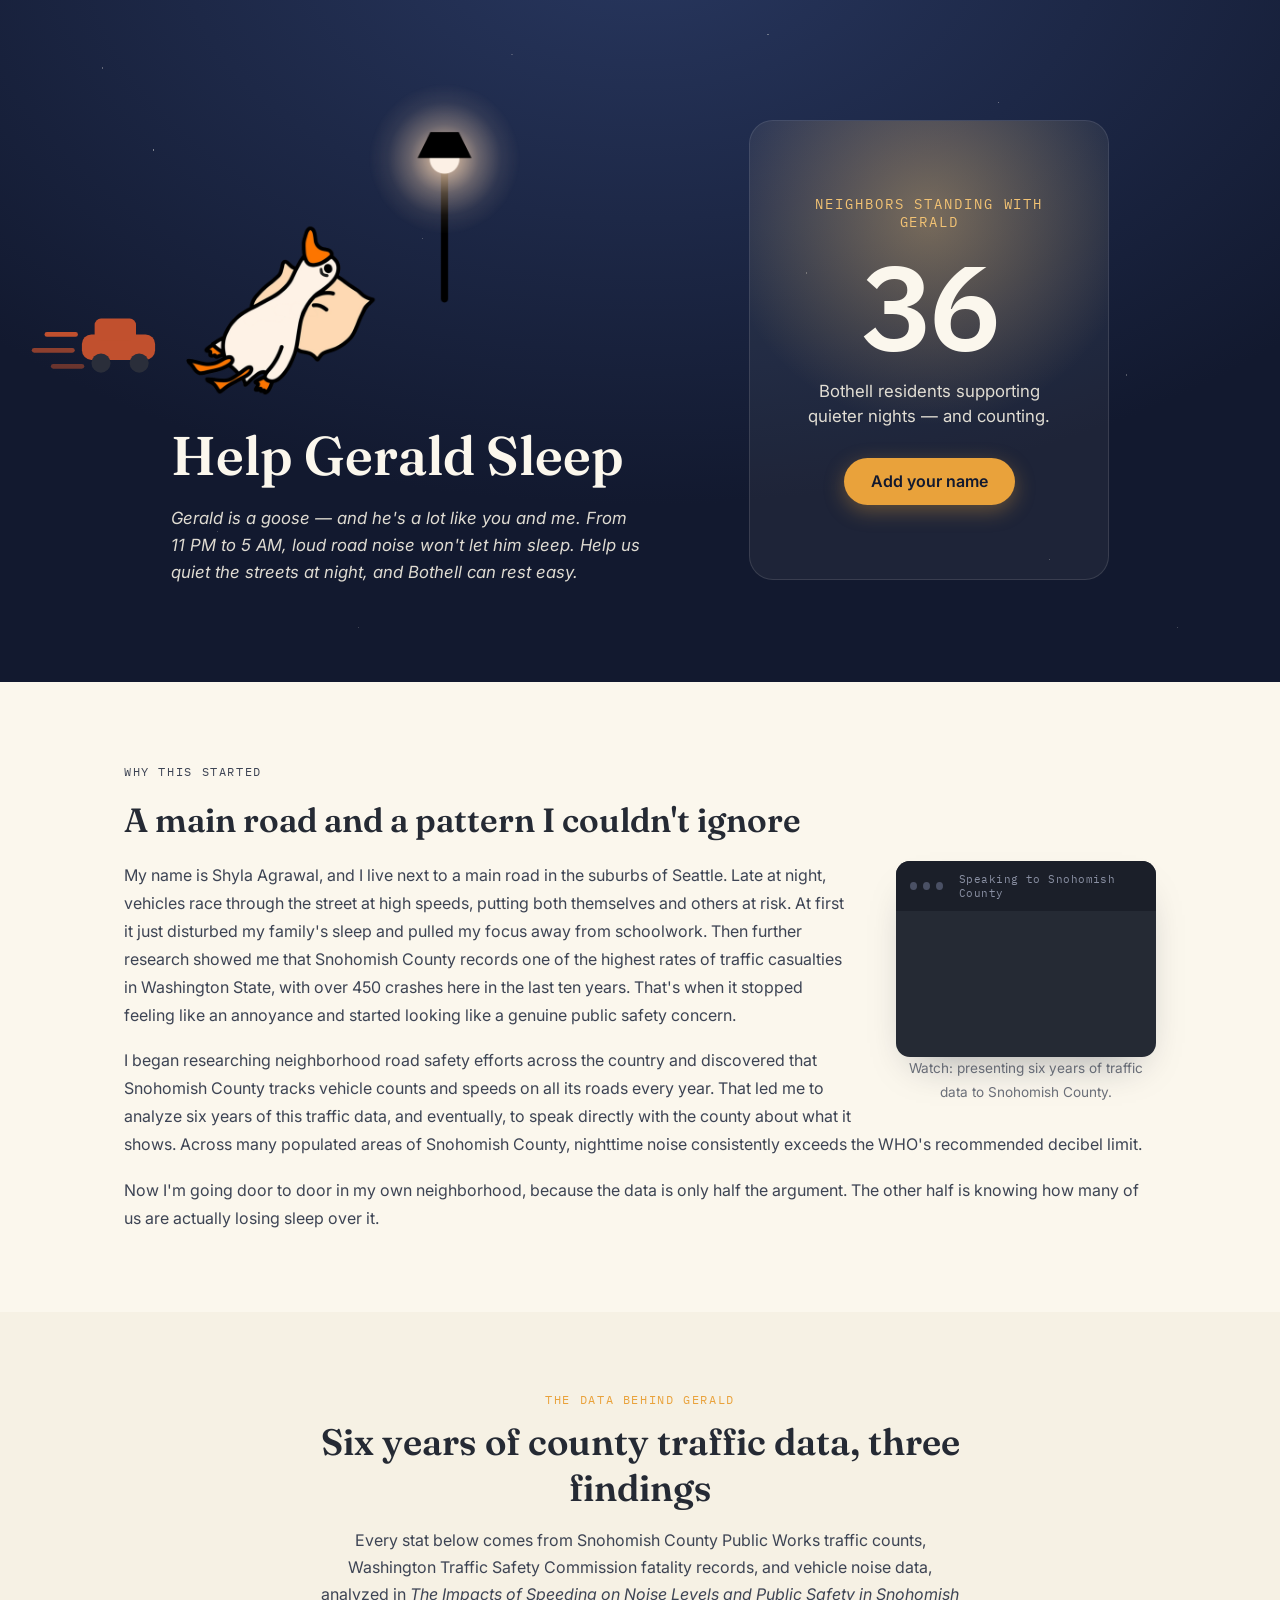
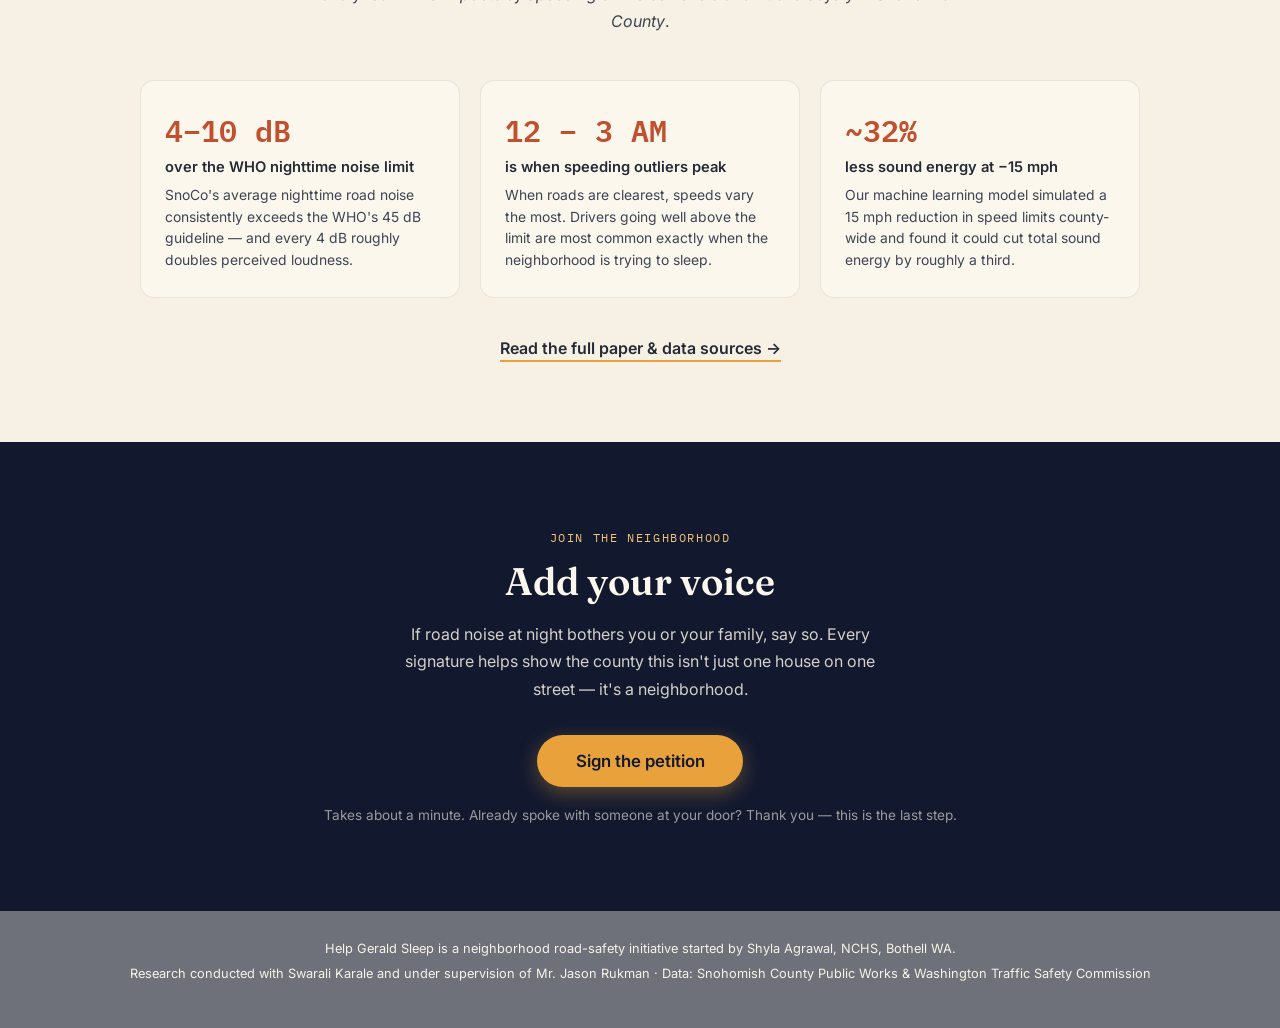
==== index.html @ 83421997 "Revise narrative on traffic safety concerns" ====
<!DOCTYPE html>
<html lang="en">
<head>
<meta charset="UTF-8">
<meta name="viewport" content="width=device-width, initial-scale=1.0">
<title>Help Gerald Sleep — Quieter Nights in Bothell</title>
<meta name="description" content="A Bothell, WA neighborhood campaign to reduce nighttime speeding and road noise, backed by six years of Snohomish County traffic data.">

<link rel="icon" href="assets/favicon.png" type="image/png">
<link rel="preconnect" href="https://fonts.googleapis.com">
<link rel="preconnect" href="https://fonts.gstatic.com" crossorigin>
<link href="https://fonts.googleapis.com/css2?family=Fraunces:ital,opsz,wght@0,9..144,400;0,9..144,500;0,9..144,600;1,9..144,500&family=Inter:wght@400;500;600;700&family=IBM+Plex+Mono:wght@500;600&display=swap" rel="stylesheet">
<link rel="stylesheet" href="style.css">
</head>
<body>

<!-- ============ TOP BAND: HERO + COUNTER ============ -->
<header class="top-band">
  <div class="sky" aria-hidden="true"></div>

  <div class="top-band-inner">
    <div class="hero-col">
      <div class="mark-wrap">
        <div class="gerald-scene">
          <svg class="car-track" viewBox="0 0 220 220" aria-hidden="true">
            <!-- speeding car silhouette + motion lines -->
            <g transform="translate(0,20)">
              <g class="car-zoom">
                <rect x="-56" y="150" width="46" height="16" rx="6" fill="#C1502E"/>
                <rect x="-48" y="140" width="26" height="14" rx="4" fill="#C1502E"/>
                <circle cx="-44" cy="168" r="6" fill="#2A2E3A"/>
                <circle cx="-20" cy="168" r="6" fill="#2A2E3A"/>
                <line x1="-78" y1="150" x2="-60" y2="150" stroke="#C1502E" stroke-width="3" stroke-linecap="round"/>
                <line x1="-86" y1="160" x2="-62" y2="160" stroke="#C1502E" stroke-width="3" stroke-linecap="round" opacity="0.7"/>
                <line x1="-74" y1="170" x2="-56" y2="170" stroke="#C1502E" stroke-width="3" stroke-linecap="round" opacity="0.5"/>
              </g>
            </g>
          </svg>
          <img src="assets/hero-graphic.png" alt="Gerald the goose, asleep with his eyes open, under a streetlamp" class="gerald-img">
        </div>
      </div>

      <h1>Help Gerald Sleep</h1>
      <p class="tagline">Gerald is a goose — and he's a lot like you and me. From 11&nbsp;PM to 5&nbsp;AM, loud road noise won't let him sleep. Help us quiet the streets at night, and Bothell can rest easy.</p>
    </div>

    <div class="counter-col" aria-label="Community support counter">
      <div class="counter-glow" aria-hidden="true"></div>
      <p class="counter-eyebrow">Neighbors standing with Gerald</p>
      <p class="counter-number" id="counterNumber" data-target="0">0</p>
      <p class="counter-label">Bothell residents supporting quieter nights — and counting.</p>
      <a href="#support" class="btn btn-amber">Add your name</a>
    </div>
  </div>
</header>

<!-- ============ STORY ============ -->
<section class="story" id="story">
  <div class="story-text">
    <p class="eyebrow">Why this started</p>
    <h2>A main road and a pattern I couldn't ignore</h2>

    <div class="story-video">
      <div class="video-frame">
        <div class="video-frame-bar">
          <span class="dot"></span><span class="dot"></span><span class="dot"></span>
          <span class="video-frame-label">Speaking to Snohomish County</span>
        </div>
        <div class="video-embed">
          <iframe
            src="https://www.youtube.com/embed/jxdR5B7ENhw"
            title="Shyla Agrawal addressing Snohomish County on road noise"
            frameborder="0"
            allow="accelerometer; autoplay; clipboard-write; encrypted-media; gyroscope; picture-in-picture"
            allowfullscreen
            loading="lazy"></iframe>
        </div>
      </div>
      <p class="video-caption">Watch: presenting six years of traffic data to Snohomish County.</p>
    </div>

    <p>My name is Shyla Agrawal, and I live next to a main road in the suburbs of Seattle. Late at night, vehicles race through the street at high speeds, putting both themselves and others at risk. At first it just disturbed my family's sleep and pulled my focus away from schoolwork. Then further research showed me that Snohomish County records one of the highest rates of traffic casualties in Washington State, with over 450 crashes here in the last ten years. That's when it stopped feeling like an annoyance and started looking like a genuine public safety concern.</p>
    <p>I began researching neighborhood road safety efforts across the country and discovered that Snohomish County tracks vehicle counts and speeds on all its roads every year. That led me to analyze six years of this traffic data, and eventually, to speak directly with the county about what it shows. Across many populated areas of Snohomish County, nighttime noise consistently exceeds the WHO's recommended decibel limit.</p>
    <p>Now I'm going door to door in my own neighborhood, because the data is only half the argument. The other half is knowing how many of us are actually losing sleep over it.</p>
  </div>
</section>

<!-- ============ RESEARCH ============ -->
<section class="research" id="research">
  <p class="eyebrow eyebrow-dark">The data behind Gerald</p>
  <h2>Six years of county traffic data, three findings</h2>
  <p class="research-intro">Every stat below comes from Snohomish County Public Works traffic counts, Washington Traffic Safety Commission fatality records, and vehicle noise data, analyzed in <em>The Impacts of Speeding on Noise Levels and Public Safety in Snohomish County</em>.</p>

  <div class="stat-grid">
    <div class="stat-card">
      <p class="stat-number">4–10 dB</p>
      <p class="stat-label">over the WHO nighttime noise limit</p>
      <p class="stat-detail">SnoCo's average nighttime road noise consistently exceeds the WHO's 45 dB guideline — and every 4 dB roughly doubles perceived loudness.</p>
    </div>
    <div class="stat-card">
      <p class="stat-number">12 – 3 AM</p>
      <p class="stat-label">is when speeding outliers peak</p>
      <p class="stat-detail">When roads are clearest, speeds vary the most. Drivers going well above the limit are most common exactly when the neighborhood is trying to sleep.</p>
    </div>
    <div class="stat-card">
      <p class="stat-number">~32%</p>
      <p class="stat-label">less sound energy at &minus;15 mph</p>
      <p class="stat-detail">Our machine learning model simulated a 15 mph reduction in speed limits county-wide and found it could cut total sound energy by roughly a third.</p>
    </div>
  </div>

  <a class="paper-link" href="https://docs.google.com/document/d/15aomqM8IHhXJBvnAWnDzRJ5AM9dYTJvhZWyUxfcYuEE/edit?tab=t.hzkjctti4e85" target="_blank" rel="noopener">Read the full paper &amp; data sources →</a>
</section>

<!-- ============ SUPPORT CTA ============ -->
<section class="support" id="support">
  <p class="eyebrow">Join the neighborhood</p>
  <h2>Add your voice</h2>
  <p class="support-copy">If road noise at night bothers you or your family, say so. Every signature helps show the county this isn't just one house on one street — it's a neighborhood.</p>
  <a href="https://forms.gle/uh7Cdnyq7rUbcFmcA" class="btn btn-amber btn-large" target="_blank" rel="noopener">Sign the petition</a>
  <p class="support-note">Takes about a minute. Already spoke with someone at your door? Thank you — this is the last step.</p>
</section>

<!-- ============ STICKY CTA ============ -->
<a href="#support" class="sticky-cta" id="stickyCta">Sign the petition</a>

<footer class="site-footer">
  <p>Help Gerald Sleep is a neighborhood road-safety initiative started by Shyla Agrawal, NCHS, Bothell WA.</p>
  <p>Research conducted with Swarali Karale and under supervision of Mr. Jason Rukman · Data: Snohomish County Public Works &amp; Washington Traffic Safety Commission</p>
</footer>

<script src="script.js"></script>
</body>
</html>
---- style.css ----
/* ============================================
   Help Gerald Sleep — design tokens
   ============================================ */
:root{
  --night-900:#12192F;
  --night-700:#1E2C4F;
  --night-600:#28375F;
  --moon-50:#FBF7ED;
  --moon-100:#F6F1E4;
  --amber-500:#E9A23B;
  --amber-300:#F3C374;
  --asphalt-600:#3D4454;
  --asphalt-800:#252A34;
  --signal-red:#C1502E;

  --display:'Fraunces', serif;
  --body:'Inter', system-ui, sans-serif;
  --mono:'IBM Plex Mono', monospace;

  --radius:14px;
}

*{box-sizing:border-box;}
html{scroll-behavior:smooth;}
body{
  margin:0;
  font-family:var(--body);
  color:var(--asphalt-800);
  background:var(--moon-50);
  -webkit-font-smoothing:antialiased;
}
img,svg{display:block;max-width:100%;}
a{color:inherit;}

.eyebrow{
  font-family:var(--mono);
  font-size:0.72rem;
  letter-spacing:0.14em;
  text-transform:uppercase;
  color:var(--amber-300);
  margin:0 0 0.75rem;
}
.eyebrow-dark{color:var(--amber-500);}

h1,h2{font-family:var(--display);font-weight:600;margin:0;}

.btn{
  display:inline-block;
  font-family:var(--body);
  font-weight:600;
  text-decoration:none;
  padding:0.85rem 1.7rem;
  border-radius:999px;
  transition:transform 0.15s ease, box-shadow 0.15s ease;
}
.btn-amber{
  background:var(--amber-500);
  color:var(--night-900);
  box-shadow:0 6px 20px rgba(233,162,59,0.35);
}
.btn-amber:hover{transform:translateY(-2px);box-shadow:0 10px 26px rgba(233,162,59,0.45);}
.btn-large{padding:1rem 2.4rem;font-size:1.05rem;}

/* ============================================
   Top band: hero + counter, side by side
   ============================================ */
.top-band{
  position:relative;
  overflow:hidden;
  background:radial-gradient(120% 140% at 50% -10%, var(--night-600) 0%, var(--night-900) 60%);
  padding:4rem 1.5rem;
  color:var(--moon-50);
}
.sky{
  position:absolute;inset:0;
  background-image:
    radial-gradient(1.5px 1.5px at 12% 22%, rgba(251,247,237,0.5) 50%, transparent 51%),
    radial-gradient(1.5px 1.5px at 78% 15%, rgba(251,247,237,0.4) 50%, transparent 51%),
    radial-gradient(1px 1px at 40% 8%, rgba(251,247,237,0.35) 50%, transparent 51%),
    radial-gradient(1.5px 1.5px at 88% 55%, rgba(251,247,237,0.3) 50%, transparent 51%),
    radial-gradient(1px 1px at 25% 60%, rgba(251,247,237,0.3) 50%, transparent 51%),
    radial-gradient(1px 1px at 5% 45%, rgba(251,247,237,0.3) 50%, transparent 51%),
    radial-gradient(1.5px 1.5px at 60% 5%, rgba(251,247,237,0.4) 50%, transparent 51%),
    radial-gradient(1px 1px at 95% 30%, rgba(251,247,237,0.35) 50%, transparent 51%),
    radial-gradient(1px 1px at 33% 35%, rgba(251,247,237,0.28) 50%, transparent 51%),
    radial-gradient(1.5px 1.5px at 70% 70%, rgba(251,247,237,0.3) 50%, transparent 51%),
    radial-gradient(1px 1px at 17% 78%, rgba(251,247,237,0.25) 50%, transparent 51%),
    radial-gradient(1px 1px at 50% 88%, rgba(251,247,237,0.25) 50%, transparent 51%),
    radial-gradient(1.5px 1.5px at 8% 10%, rgba(251,247,237,0.35) 50%, transparent 51%),
    radial-gradient(1px 1px at 46% 50%, rgba(251,247,237,0.25) 50%, transparent 51%),
    radial-gradient(1px 1px at 82% 82%, rgba(251,247,237,0.3) 50%, transparent 51%),
    radial-gradient(1.5px 1.5px at 63% 40%, rgba(251,247,237,0.32) 50%, transparent 51%),
    radial-gradient(1px 1px at 92% 92%, rgba(251,247,237,0.25) 50%, transparent 51%),
    radial-gradient(1px 1px at 28% 92%, rgba(251,247,237,0.22) 50%, transparent 51%);
  opacity:0.9;
}
.top-band-inner{
  position:relative;
  max-width:1080px;
  margin:0 auto;
  display:flex;
  flex-direction:column;
  align-items:center;
  gap:6rem;
  text-align:center;
}
@media(min-width:860px){
  .top-band-inner{
  flex-direction:row;
  align-items:flex-start;
  justify-content:space-evenly;
  gap:1.75rem;
  text-align:left;
}
  .hero-col{flex:0 1 480px;}
  .counter-col{flex:0 0 360px;}
}
.hero-col{max-width:480px;}
.mark-wrap{display:flex;justify-content:center;margin-bottom:0.5rem;}
@media(min-width:860px){
  .mark-wrap{justify-content:flex-start;}
}
.gerald-scene{position:relative;width:350px;height:350px;}
.car-track{position:absolute;inset:0;width:100%;height:100%;z-index:1;overflow:visible;}
.gerald-img{
  position:absolute;inset:0;
  width:100%;height:100%;
  object-fit:contain;
  z-index:2;
  pointer-events:none;
}

.car-track .car-zoom{animation:zoom 3.2s ease-in-out infinite;}
@keyframes zoom{
  0%{transform:translateX(-340px);opacity:0;}
  20%{opacity:1;}
  55%{transform:translateX(40px);opacity:1;}
  85%{transform:translateX(340px);opacity:0;}
  100%{transform:translateX(340px);opacity:0;}
}
@media (prefers-reduced-motion:reduce){
  .car-track .car-zoom{animation:none;}
}

.hero-col h1{font-size:clamp(2.3rem,6vw,3.4rem);margin-bottom:1rem;}
.tagline{
  font-style:italic;
  font-size:1.05rem;
  line-height:1.6;
  color:var(--moon-100);
  opacity:0.9;
  margin:0 0 2rem;
}
@media(max-width:859px){
  .tagline{max-width:480px;margin:0 auto 2rem;}
}

/* ============================================
   Counter column
   ============================================ */
.counter-col{
  position:relative;
  display:flex;
  flex-direction:column;
  justify-content:center;
  align-items:center;
  text-align:center;
  padding:3rem 2rem;
  background:rgba(251,247,237,0.05);
  border:1px solid rgba(251,247,237,0.12);
  border-radius:24px;
  overflow:hidden;
  width:100%;
  max-width:360px;
  min-height:460px;
  margin-top:3.5rem;
}
.counter-glow{
  position:absolute;top:-25%;left:50%;transform:translateX(-50%);
  width:420px;height:420px;
  background:radial-gradient(circle, rgba(243,195,116,0.4) 0%, transparent 70%);
}
.counter-eyebrow{
  position:relative;
  font-family:var(--mono);
  font-size:0.85rem;
  letter-spacing:0.14em;
  text-transform:uppercase;
  color:var(--amber-300);
  margin:0 0 0.75rem;
}
.counter-number{
  position:relative;
  font-family:var(--mono);
  font-weight:600;
  font-size:clamp(4.5rem,16vw,7.5rem);
  line-height:1;
  margin:0;
  letter-spacing:-0.02em;
}
.counter-label{
  position:relative;
  margin:1rem auto 0;
  max-width:260px;
  color:var(--moon-100);
  opacity:0.9;
  font-size:1.05rem;
  line-height:1.5;
}

.counter-col .btn{margin-top:1.75rem;}

/* ============================================
   Story
   ============================================ */
.story{padding:5rem 1.5rem;max-width:1080px;margin:0 auto;}
.story-text h2{font-size:clamp(1.6rem,3.4vw,2.1rem);margin-bottom:1.2rem;line-height:1.25;}
.story-text p{line-height:1.75;margin:0 0 1.1rem;color:var(--asphalt-600);}
.story-text p:last-child{margin-bottom:0;}
.story-text::after{content:"";display:block;clear:both;}

.story-video{
  float:right;
  width:260px;
  margin:0 0 1.5rem 2.5rem;
}
@media(max-width:640px){
  .story-video{float:none;width:100%;margin:0 0 2rem;}
}

.video-frame{
  background:var(--asphalt-800);
  border-radius:var(--radius);
  overflow:hidden;
  box-shadow:0 20px 40px -20px rgba(18,25,47,0.4);
}
.video-frame-bar{
  display:flex;align-items:center;gap:6px;
  padding:0.7rem 0.9rem;
  background:#1B1F29;
}
.dot{width:8px;height:8px;border-radius:50%;background:#4A5064;}
.video-frame-label{
  margin-left:0.6rem;
  font-family:var(--mono);
  font-size:0.7rem;
  color:#8A90A3;
  letter-spacing:0.04em;
}
.video-embed{position:relative;padding-top:56.25%;}
.video-embed iframe{position:absolute;inset:0;width:100%;height:100%;border:0;}
.video-caption{
  font-size:0.85rem;
  color:var(--asphalt-600);
  opacity:0.75;
  margin:0.75rem 0 0;
  text-align:center;
}

/* ============================================
   Research
   ============================================ */
.research{
  background:var(--moon-100);
  padding:5rem 1.5rem;
  text-align:center;
}
.research h2{
  font-size:clamp(1.7rem,3.6vw,2.3rem);
  max-width:640px;
  margin:0 auto 1rem;
  line-height:1.25;
}
.research-intro{
  max-width:640px;
  margin:0 auto 2.8rem;
  color:var(--asphalt-600);
  line-height:1.7;
}
.stat-grid{
  display:grid;
  grid-template-columns:repeat(auto-fit, minmax(230px,1fr));
  gap:1.25rem;
  max-width:1000px;
  margin:0 auto 2.5rem;
  text-align:left;
}
.stat-card{
  background:var(--moon-50);
  border:1px solid rgba(61,68,84,0.1);
  border-radius:var(--radius);
  padding:1.6rem 1.5rem;
}
.stat-number{
  font-family:var(--mono);
  font-weight:600;
  font-size:1.9rem;
  color:var(--signal-red);
  margin:0 0 0.3rem;
}
.stat-label{
  font-weight:600;
  font-size:0.92rem;
  margin:0 0 0.6rem;
  color:var(--asphalt-800);
}
.stat-detail{
  font-size:0.87rem;
  line-height:1.55;
  color:var(--asphalt-600);
  margin:0;
}
.paper-link{
  display:inline-block;
  font-weight:600;
  text-decoration:none;
  border-bottom:2px solid var(--amber-500);
  padding-bottom:2px;
}

/* ============================================
   Support CTA
   ============================================ */
.support{
  background:var(--night-900);
  color:var(--moon-50);
  text-align:center;
  padding:5.5rem 1.5rem;
}
.support h2{font-size:clamp(1.8rem,4vw,2.4rem);margin-bottom:1rem;}
.support-copy{
  max-width:480px;
  margin:0 auto 2rem;
  color:var(--moon-100);
  opacity:0.85;
  line-height:1.7;
}
.support-note{
  margin:1.25rem 0 0;
  font-size:0.85rem;
  color:var(--moon-100);
  opacity:0.6;
}

/* ============================================
   Sticky CTA (mobile canvassing aid)
   ============================================ */
.sticky-cta{
  position:fixed;
  right:1rem;
  bottom:1rem;
  background:var(--amber-500);
  color:var(--night-900);
  font-family:var(--body);
  font-weight:600;
  font-size:0.9rem;
  text-decoration:none;
  padding:0.75rem 1.3rem;
  border-radius:999px;
  box-shadow:0 10px 24px rgba(18,25,47,0.25);
  opacity:0;
  transform:translateY(12px);
  pointer-events:none;
  transition:opacity 0.25s ease, transform 0.25s ease;
  z-index:50;
}
.sticky-cta.visible{
  opacity:1;
  transform:translateY(0);
  pointer-events:auto;
}

/* ============================================
   Footer
   ============================================ */
.site-footer{
  background:var(--night-900);
  color:var(--moon-100);
  opacity:0.6;
  text-align:center;
  font-size:0.8rem;
  line-height:1.7;
  padding:1.5rem 1.5rem 2.5rem;
}
.site-footer p{margin:0.2rem 0;}

:focus-visible{
  outline:3px solid var(--amber-500);
  outline-offset:3px;
}
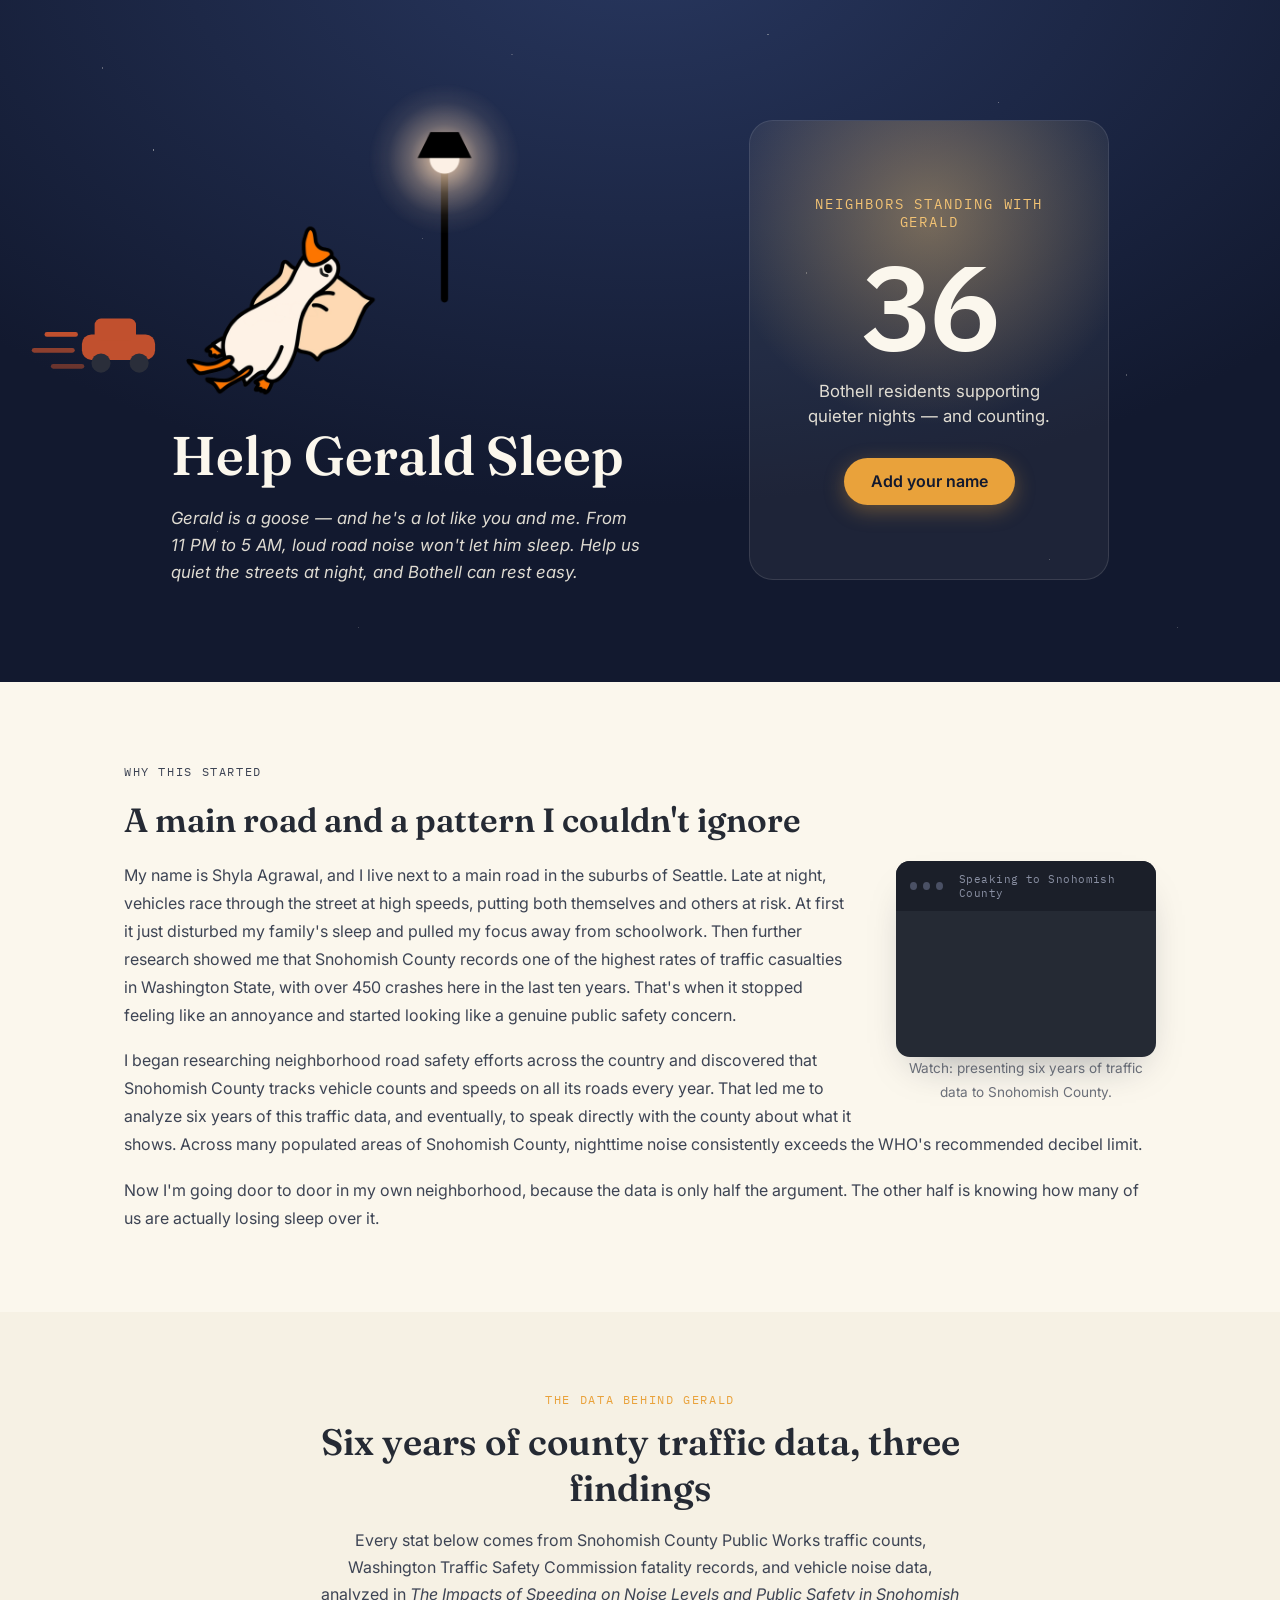
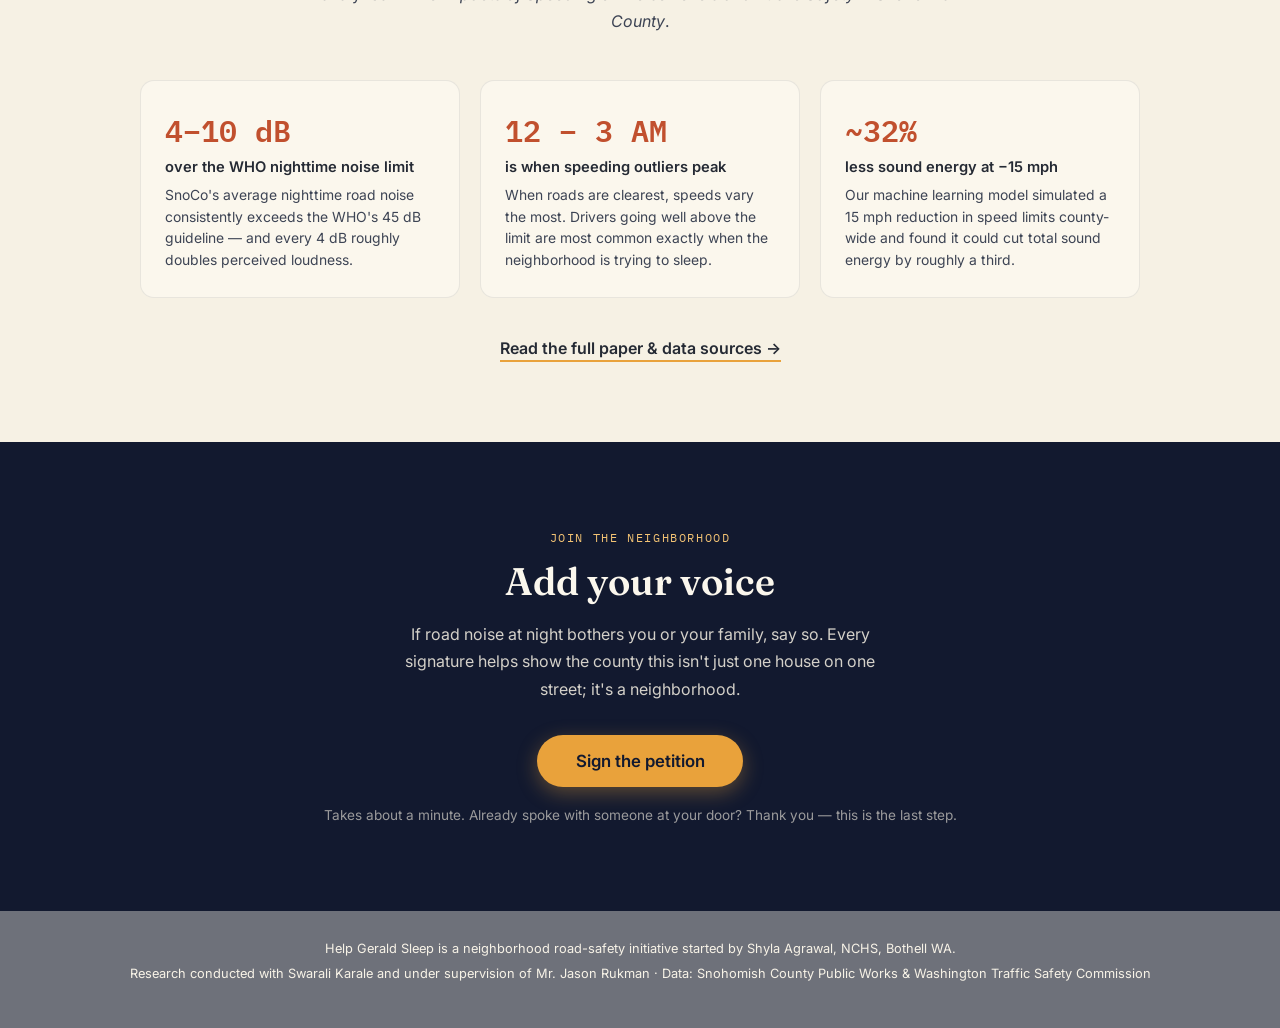
==== commit 85012bd5: "Fix punctuation in support copy paragraph Corrected punctuation in support section paragraph." ====
--- a/index.html
+++ b/index.html
@@ -116,7 +116,7 @@
 <section class="support" id="support">
   <p class="eyebrow">Join the neighborhood</p>
   <h2>Add your voice</h2>
-  <p class="support-copy">If road noise at night bothers you or your family, say so. Every signature helps show the county this isn't just one house on one street — it's a neighborhood.</p>
+  <p class="support-copy">If road noise at night bothers you or your family, say so. Every signature helps show the county this isn't just one house on one street; it's a neighborhood.</p>
   <a href="https://forms.gle/uh7Cdnyq7rUbcFmcA" class="btn btn-amber btn-large" target="_blank" rel="noopener">Sign the petition</a>
   <p class="support-note">Takes about a minute. Already spoke with someone at your door? Thank you — this is the last step.</p>
 </section>
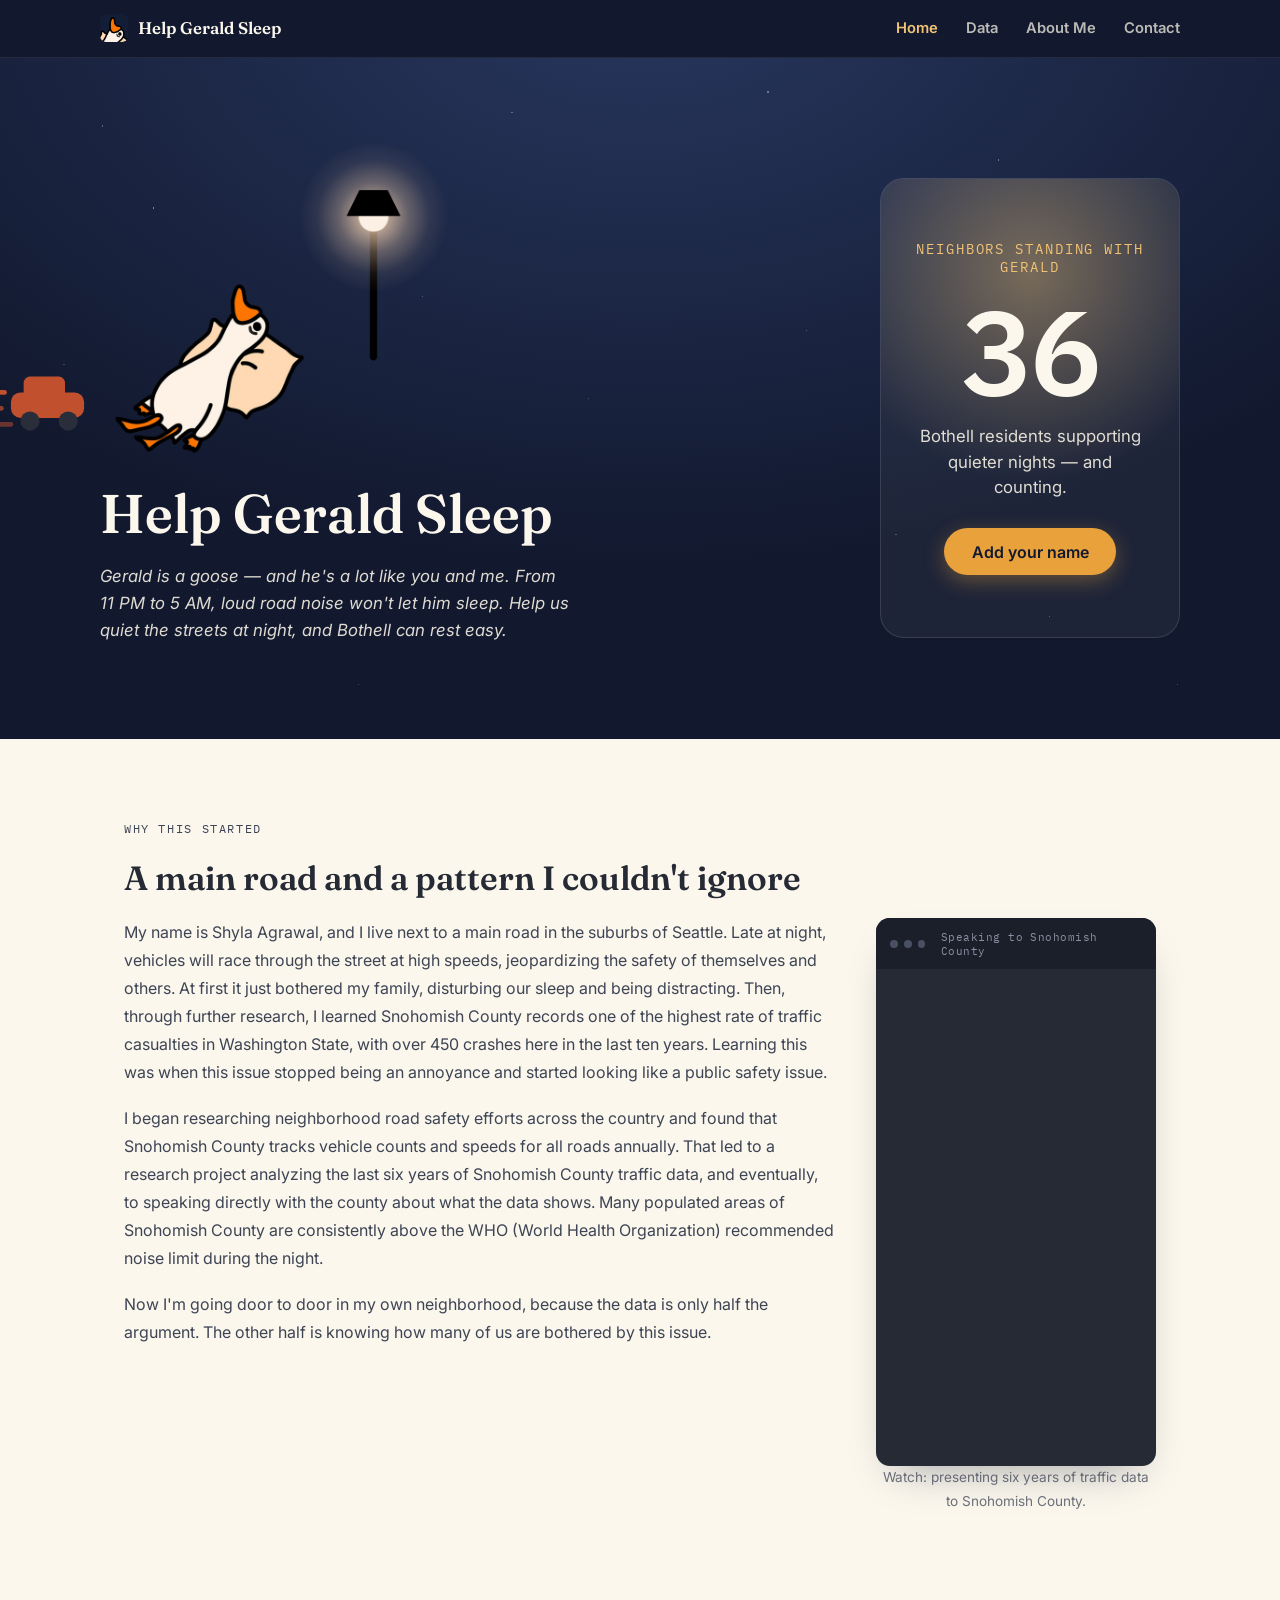
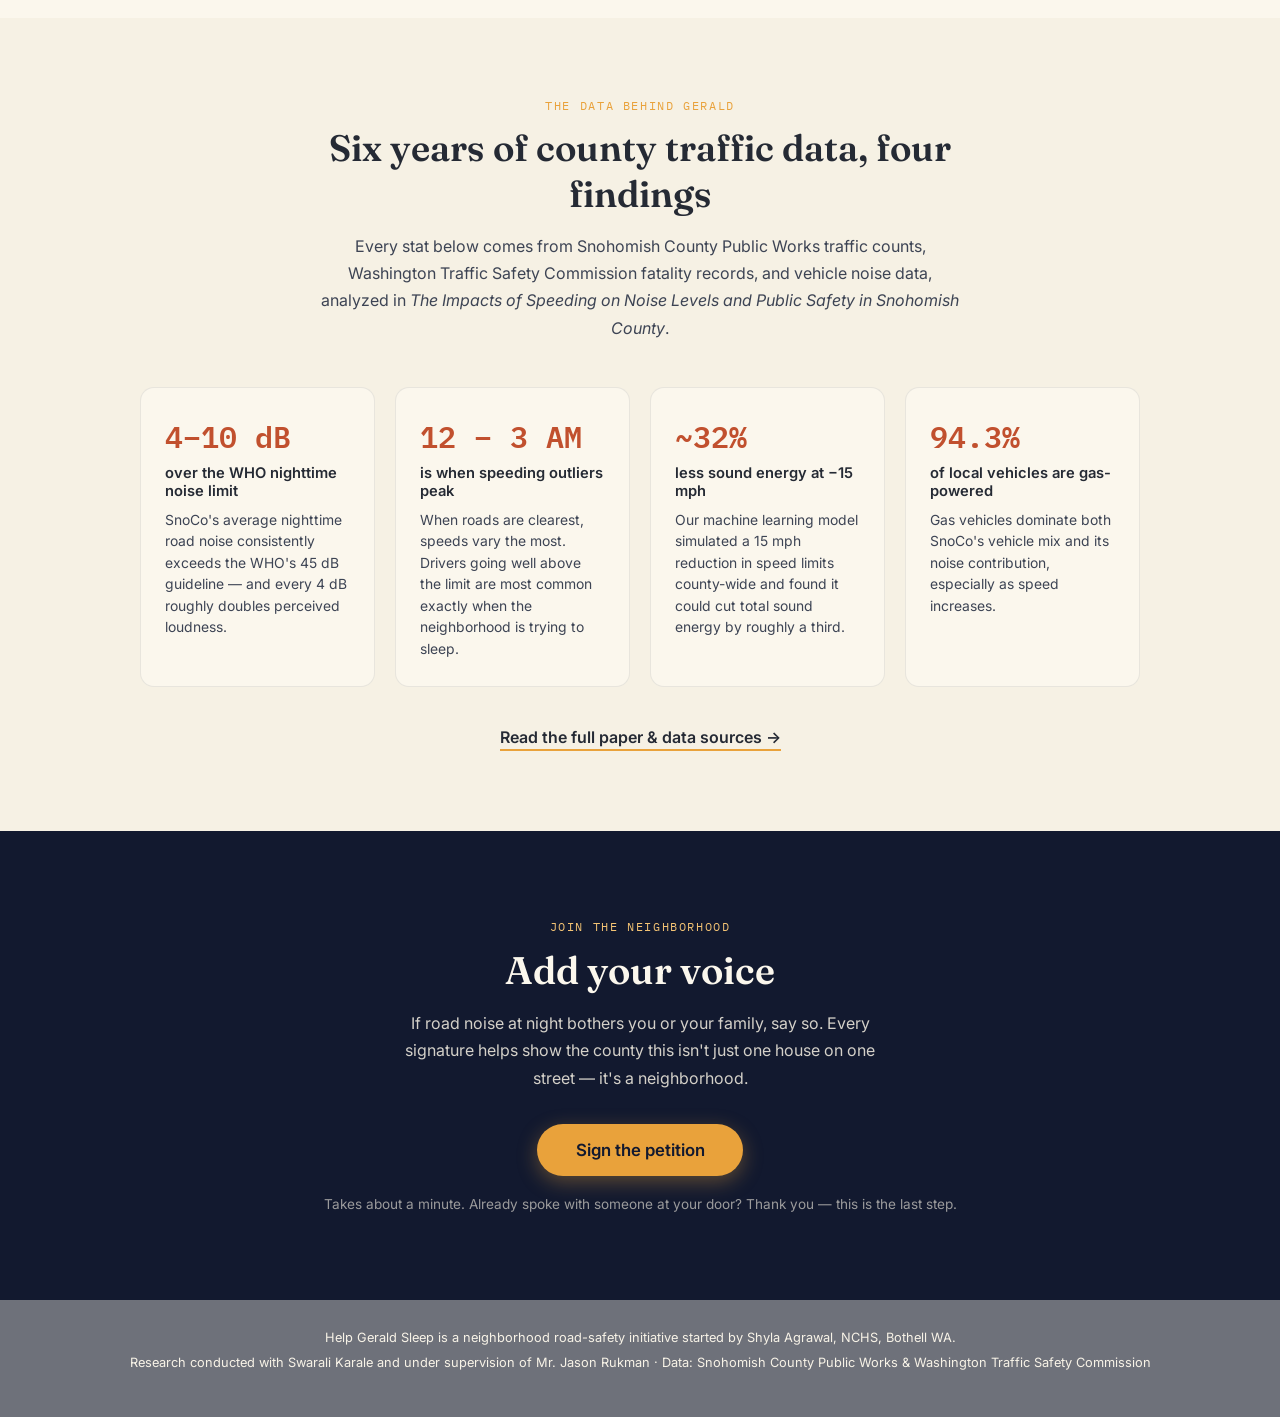
==== commit ab624cc3: "Revise content and update research findings in index.html Updated text for clarity and added new fin" ====
--- a/index.html
+++ b/index.html
@@ -13,6 +13,25 @@
 <link rel="stylesheet" href="style.css">
 </head>
 <body>
+
+<!-- ============ NAV ============ -->
+<header class="site-nav">
+  <div class="site-nav-inner">
+    <a href="index.html" class="nav-logo">
+      <img src="assets/favicon.png" alt="" class="nav-logo-icon">
+      <span>Help Gerald Sleep</span>
+    </a>
+    <nav class="nav-links" id="navLinks">
+      <a href="index.html" class="active">Home</a>
+      <a href="data.html">Data</a>
+      <a href="about.html">About Me</a>
+      <a href="contact.html">Contact</a>
+    </nav>
+    <button class="nav-toggle" id="navToggle" aria-label="Toggle menu" aria-expanded="false">
+      <span></span><span></span><span></span>
+    </button>
+  </div>
+</header>
 
 <!-- ============ TOP BAND: HERO + COUNTER ============ -->
 <header class="top-band">
@@ -79,16 +98,16 @@
       <p class="video-caption">Watch: presenting six years of traffic data to Snohomish County.</p>
     </div>
 
-    <p>My name is Shyla Agrawal, and I live next to a main road in the suburbs of Seattle. Late at night, vehicles race through the street at high speeds, putting both themselves and others at risk. At first it just disturbed my family's sleep and pulled my focus away from schoolwork. Then further research showed me that Snohomish County records one of the highest rates of traffic casualties in Washington State, with over 450 crashes here in the last ten years. That's when it stopped feeling like an annoyance and started looking like a genuine public safety concern.</p>
-    <p>I began researching neighborhood road safety efforts across the country and discovered that Snohomish County tracks vehicle counts and speeds on all its roads every year. That led me to analyze six years of this traffic data, and eventually, to speak directly with the county about what it shows. Across many populated areas of Snohomish County, nighttime noise consistently exceeds the WHO's recommended decibel limit.</p>
-    <p>Now I'm going door to door in my own neighborhood, because the data is only half the argument. The other half is knowing how many of us are actually losing sleep over it.</p>
+    <p>My name is Shyla Agrawal, and I live next to a main road in the suburbs of Seattle. Late at night, vehicles will race through the street at high speeds, jeopardizing the safety of themselves and others. At first it just bothered my family, disturbing our sleep and being distracting. Then, through further research, I learned Snohomish County records one of the highest rate of traffic casualties in Washington State, with over 450 crashes here in the last ten years. Learning this was when this issue stopped being an annoyance and started looking like a public safety issue.</p>
+    <p>I began researching neighborhood road safety efforts across the country and found that Snohomish County tracks vehicle counts and speeds for all roads annually. That led to a research project analyzing the last six years of Snohomish County traffic data, and eventually, to speaking directly with the county about what the data shows. Many populated areas of Snohomish County are consistently above the WHO (World Health Organization) recommended noise limit during the night.</p>
+    <p>Now I'm going door to door in my own neighborhood, because the data is only half the argument. The other half is knowing how many of us are bothered by this issue.</p>
   </div>
 </section>
 
 <!-- ============ RESEARCH ============ -->
 <section class="research" id="research">
   <p class="eyebrow eyebrow-dark">The data behind Gerald</p>
-  <h2>Six years of county traffic data, three findings</h2>
+  <h2>Six years of county traffic data, four findings</h2>
   <p class="research-intro">Every stat below comes from Snohomish County Public Works traffic counts, Washington Traffic Safety Commission fatality records, and vehicle noise data, analyzed in <em>The Impacts of Speeding on Noise Levels and Public Safety in Snohomish County</em>.</p>
 
   <div class="stat-grid">
@@ -107,6 +126,11 @@
       <p class="stat-label">less sound energy at &minus;15 mph</p>
       <p class="stat-detail">Our machine learning model simulated a 15 mph reduction in speed limits county-wide and found it could cut total sound energy by roughly a third.</p>
     </div>
+    <div class="stat-card">
+      <p class="stat-number">94.3%</p>
+      <p class="stat-label">of local vehicles are gas-powered</p>
+      <p class="stat-detail">Gas vehicles dominate both SnoCo's vehicle mix and its noise contribution, especially as speed increases.</p>
+    </div>
   </div>
 
   <a class="paper-link" href="https://docs.google.com/document/d/15aomqM8IHhXJBvnAWnDzRJ5AM9dYTJvhZWyUxfcYuEE/edit?tab=t.hzkjctti4e85" target="_blank" rel="noopener">Read the full paper &amp; data sources →</a>
@@ -116,7 +140,7 @@
 <section class="support" id="support">
   <p class="eyebrow">Join the neighborhood</p>
   <h2>Add your voice</h2>
-  <p class="support-copy">If road noise at night bothers you or your family, say so. Every signature helps show the county this isn't just one house on one street; it's a neighborhood.</p>
+  <p class="support-copy">If road noise at night bothers you or your family, say so. Every signature helps show the county this isn't just one house on one street — it's a neighborhood.</p>
   <a href="https://forms.gle/uh7Cdnyq7rUbcFmcA" class="btn btn-amber btn-large" target="_blank" rel="noopener">Sign the petition</a>
   <p class="support-note">Takes about a minute. Already spoke with someone at your door? Thank you — this is the last step.</p>
 </section>
--- a/style.css
+++ b/style.css
@@ -101,19 +101,19 @@
   display:flex;
   flex-direction:column;
   align-items:center;
-  gap:6rem;
+  gap:2.25rem;
   text-align:center;
 }
 @media(min-width:860px){
   .top-band-inner{
-  flex-direction:row;
-  align-items:flex-start;
-  justify-content:space-evenly;
-  gap:1.75rem;
-  text-align:left;
-}
-  .hero-col{flex:0 1 480px;}
-  .counter-col{flex:0 0 360px;}
+    flex-direction:row;
+    align-items:flex-start;
+    justify-content:space-between;
+    gap:1.75rem;
+    text-align:left;
+  }
+  .hero-col{flex:1;}
+  .counter-col{flex:0 0 300px;margin-left:auto;}
 }
 .hero-col{max-width:480px;}
 .mark-wrap{display:flex;justify-content:center;margin-bottom:0.5rem;}
@@ -171,7 +171,7 @@
   border-radius:24px;
   overflow:hidden;
   width:100%;
-  max-width:360px;
+  max-width:300px;
   min-height:460px;
   margin-top:3.5rem;
 }
@@ -221,7 +221,7 @@
 
 .story-video{
   float:right;
-  width:260px;
+  width:280px;
   margin:0 0 1.5rem 2.5rem;
 }
 @media(max-width:640px){
@@ -247,7 +247,7 @@
   color:#8A90A3;
   letter-spacing:0.04em;
 }
-.video-embed{position:relative;padding-top:56.25%;}
+.video-embed{position:relative;padding-top:177.78%;}
 .video-embed iframe{position:absolute;inset:0;width:100%;height:100%;border:0;}
 .video-caption{
   font-size:0.85rem;
@@ -388,3 +388,130 @@
   outline:3px solid var(--amber-500);
   outline-offset:3px;
 }
+
+/* ============================================
+   Site nav
+   ============================================ */
+.site-nav{
+  background:var(--night-900);
+  padding:0.9rem 1.5rem;
+  position:sticky;
+  top:0;
+  z-index:100;
+  border-bottom:1px solid rgba(251,247,237,0.08);
+}
+.site-nav-inner{
+  max-width:1080px;
+  margin:0 auto;
+  display:flex;
+  align-items:center;
+  justify-content:space-between;
+  position:relative;
+}
+.nav-logo{
+  display:flex;
+  align-items:center;
+  gap:0.6rem;
+  text-decoration:none;
+  color:var(--moon-50);
+  font-family:var(--display);
+  font-weight:600;
+  font-size:1.05rem;
+}
+.nav-logo-icon{width:28px;height:28px;border-radius:6px;}
+.nav-links{display:flex;gap:1.75rem;}
+.nav-links a{
+  color:var(--moon-100);
+  text-decoration:none;
+  font-size:0.92rem;
+  font-weight:600;
+  opacity:0.75;
+  transition:opacity 0.15s ease;
+}
+.nav-links a:hover{opacity:1;}
+.nav-links a.active{opacity:1;color:var(--amber-300);}
+.nav-toggle{
+  display:none;
+  flex-direction:column;
+  gap:4px;
+  background:none;
+  border:0;
+  cursor:pointer;
+  padding:0.4rem;
+}
+.nav-toggle span{width:22px;height:2px;background:var(--moon-50);display:block;}
+@media(max-width:700px){
+  .nav-links{
+    position:absolute;
+    top:calc(100% + 0.9rem);
+    left:-1.5rem;
+    right:-1.5rem;
+    background:var(--night-900);
+    flex-direction:column;
+    gap:0;
+    max-height:0;
+    overflow:hidden;
+    transition:max-height 0.25s ease;
+  }
+  .nav-links.open{max-height:260px;}
+  .nav-links a{padding:1rem 1.5rem;border-top:1px solid rgba(251,247,237,0.08);opacity:1;}
+  .nav-toggle{display:flex;}
+}
+
+/* ============================================
+   Placeholder pages (Data / About Me)
+   ============================================ */
+.placeholder-page{
+  min-height:60vh;
+  display:flex;
+  flex-direction:column;
+  align-items:center;
+  justify-content:center;
+  text-align:center;
+  padding:5rem 1.5rem;
+  background:var(--moon-100);
+}
+.placeholder-page h1{font-size:clamp(1.8rem,4vw,2.4rem);margin-bottom:1rem;}
+.placeholder-copy{
+  max-width:480px;
+  color:var(--asphalt-600);
+  line-height:1.7;
+  margin:0 0 1.5rem;
+}
+.placeholder-page .paper-link{margin-top:0.5rem;}
+
+/* ============================================
+   Contact page
+   ============================================ */
+.contact{
+  background:var(--moon-50);
+  padding:5rem 1.5rem;
+  text-align:center;
+}
+.contact h1{font-size:clamp(1.8rem,4vw,2.4rem);max-width:560px;margin:0 auto 0.75rem;line-height:1.25;}
+.contact-intro{max-width:480px;margin:0 auto 2.5rem;color:var(--asphalt-600);line-height:1.7;}
+.contact-form{max-width:480px;margin:0 auto;text-align:left;}
+.form-group{margin-bottom:1.25rem;}
+.form-group label{display:block;font-weight:600;font-size:0.9rem;margin-bottom:0.4rem;color:var(--asphalt-800);}
+.form-group input,
+.form-group textarea{
+  width:100%;
+  font-family:var(--body);
+  font-size:1rem;
+  padding:0.75rem 0.9rem;
+  border:1px solid rgba(61,68,84,0.25);
+  border-radius:10px;
+  background:#fff;
+  color:var(--asphalt-800);
+  resize:vertical;
+}
+.form-group input:focus,
+.form-group textarea:focus{
+  outline:none;
+  border-color:var(--amber-500);
+  box-shadow:0 0 0 3px rgba(233,162,59,0.2);
+}
+.contact-form .btn{width:100%;text-align:center;border:none;cursor:pointer;}
+.form-status{margin-top:1rem;font-size:0.9rem;min-height:1.2em;}
+.form-status.success{color:#3F7D4F;}
+.form-status.error{color:var(--signal-red);}
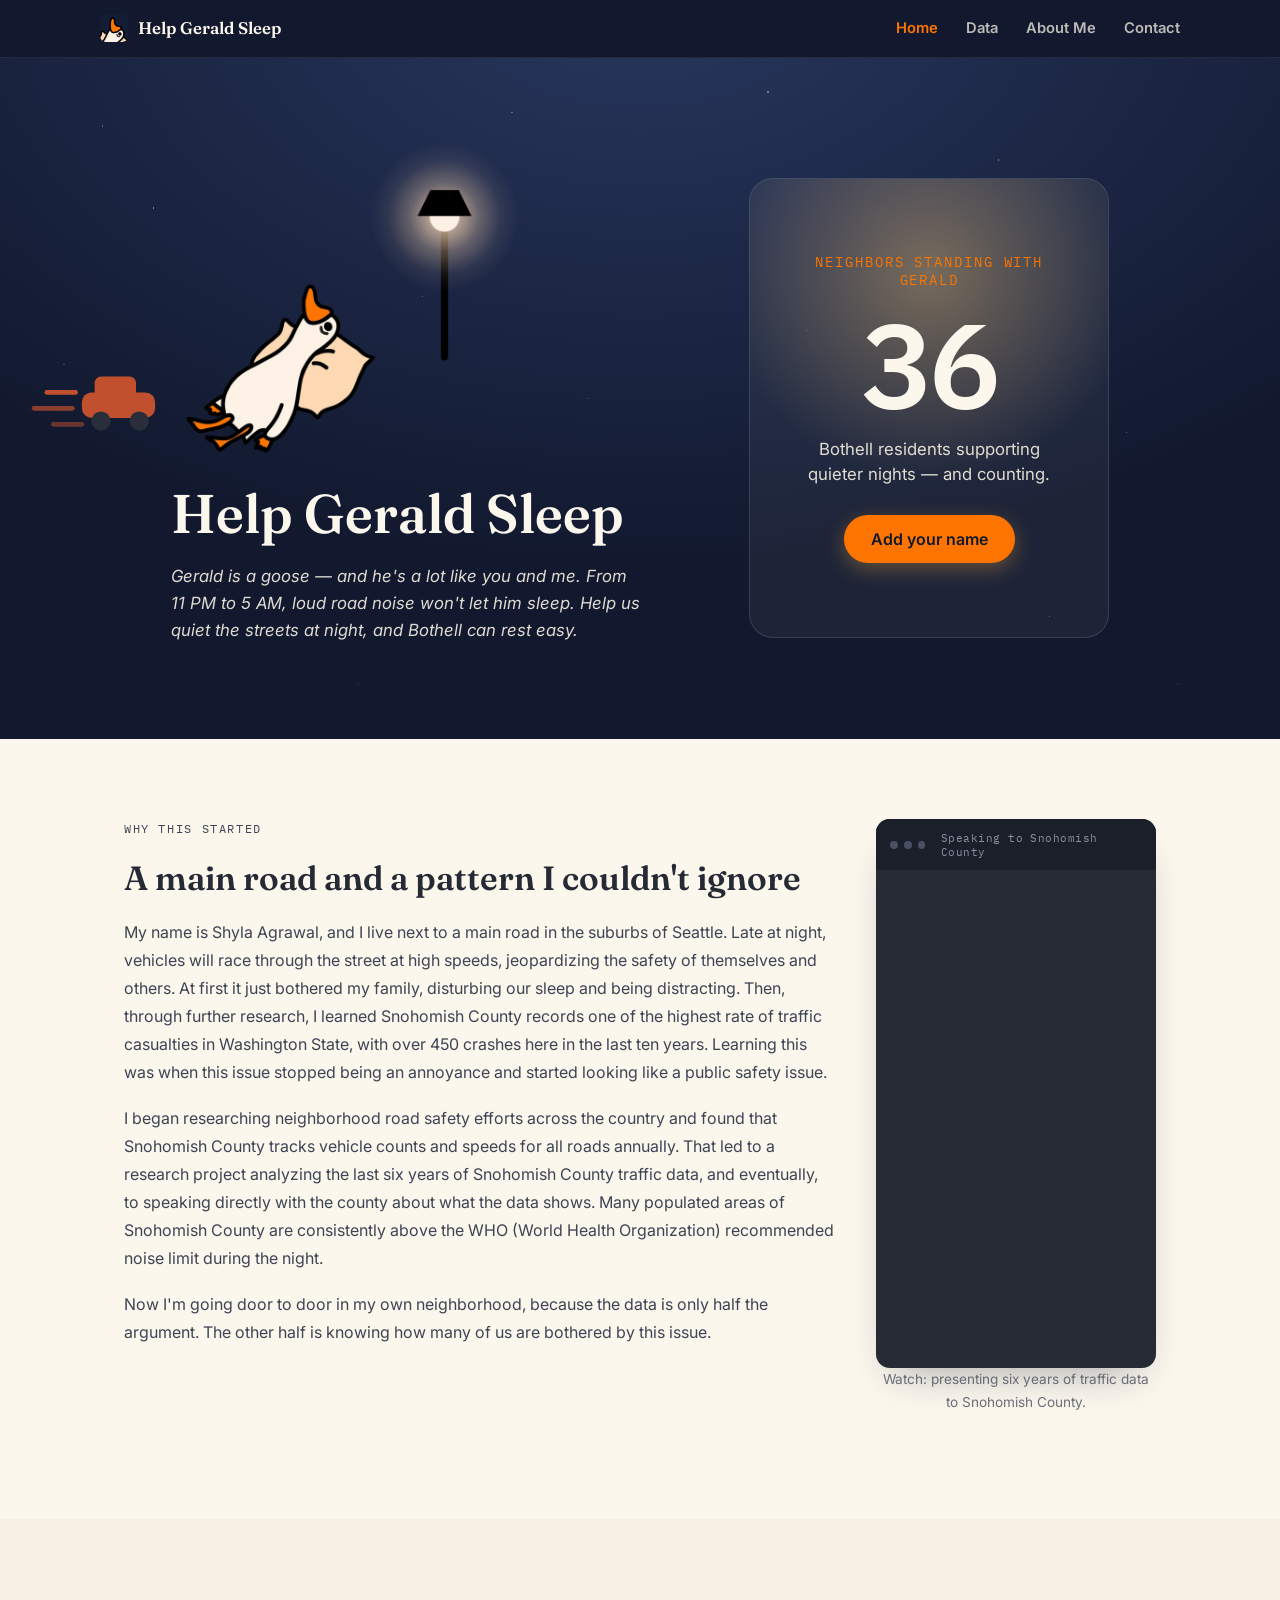
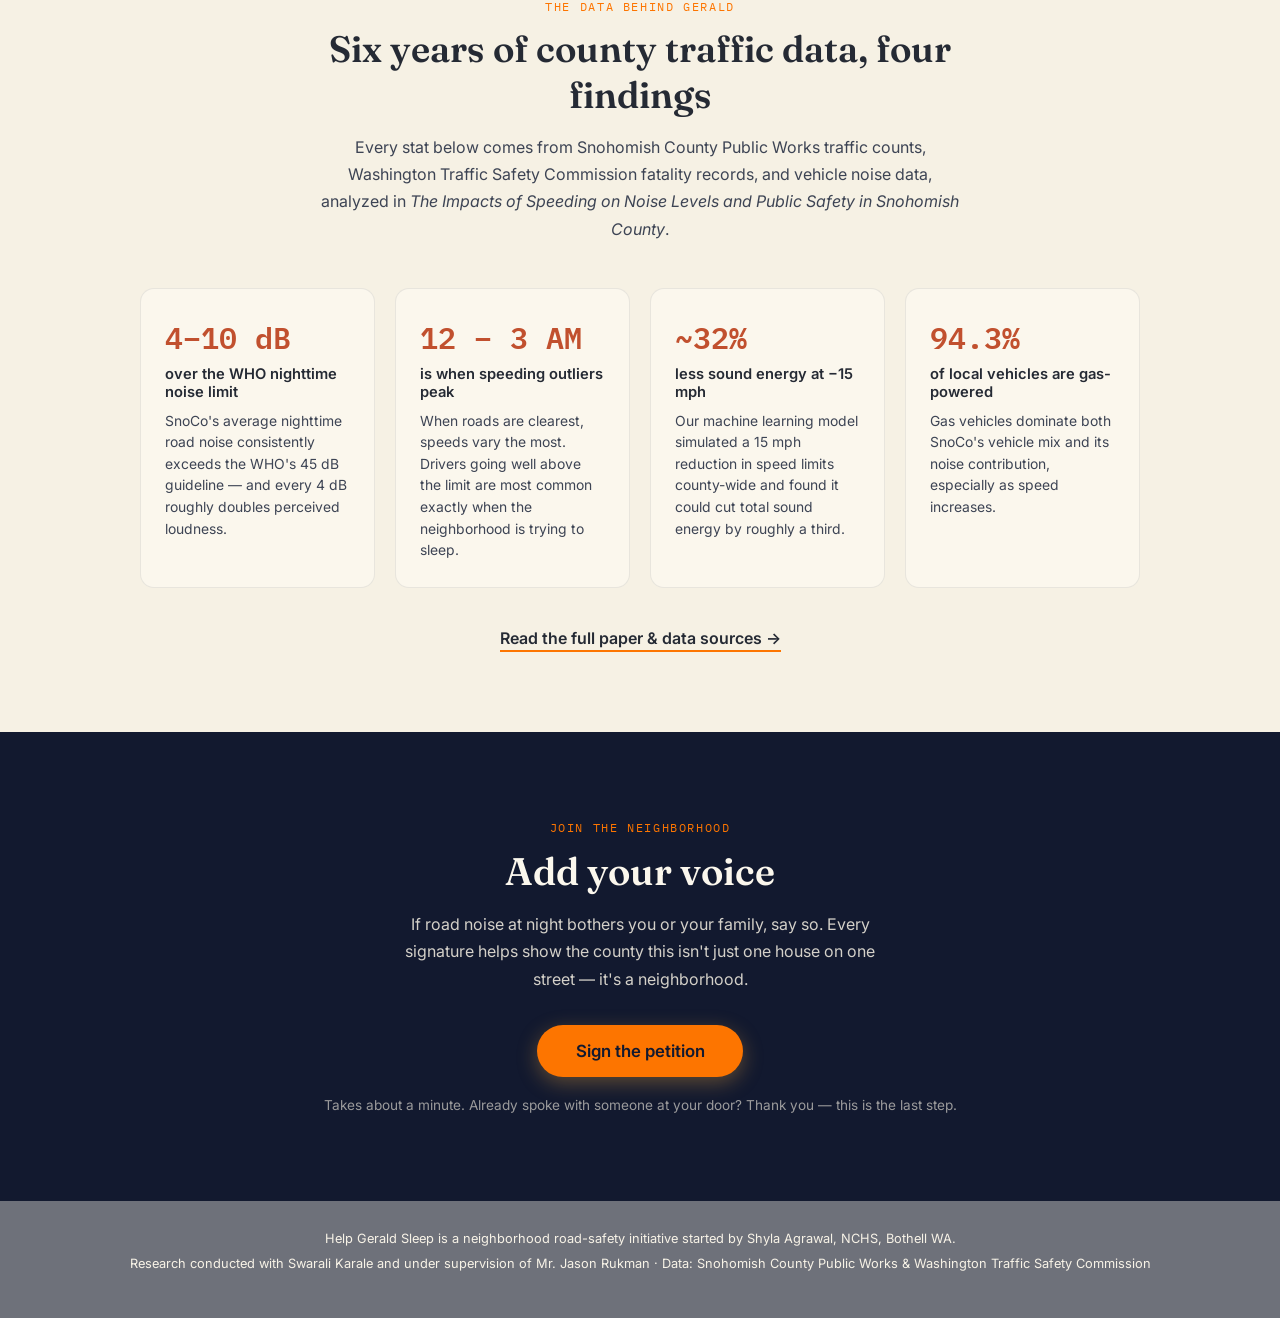
==== commit f5460fd1: "Reorder story section content for clarity" ====
--- a/index.html
+++ b/index.html
@@ -76,9 +76,6 @@
 <!-- ============ STORY ============ -->
 <section class="story" id="story">
   <div class="story-text">
-    <p class="eyebrow">Why this started</p>
-    <h2>A main road and a pattern I couldn't ignore</h2>
-
     <div class="story-video">
       <div class="video-frame">
         <div class="video-frame-bar">
@@ -97,6 +94,9 @@
       </div>
       <p class="video-caption">Watch: presenting six years of traffic data to Snohomish County.</p>
     </div>
+
+    <p class="eyebrow">Why this started</p>
+    <h2>A main road and a pattern I couldn't ignore</h2>
 
     <p>My name is Shyla Agrawal, and I live next to a main road in the suburbs of Seattle. Late at night, vehicles will race through the street at high speeds, jeopardizing the safety of themselves and others. At first it just bothered my family, disturbing our sleep and being distracting. Then, through further research, I learned Snohomish County records one of the highest rate of traffic casualties in Washington State, with over 450 crashes here in the last ten years. Learning this was when this issue stopped being an annoyance and started looking like a public safety issue.</p>
     <p>I began researching neighborhood road safety efforts across the country and found that Snohomish County tracks vehicle counts and speeds for all roads annually. That led to a research project analyzing the last six years of Snohomish County traffic data, and eventually, to speaking directly with the county about what the data shows. Many populated areas of Snohomish County are consistently above the WHO (World Health Organization) recommended noise limit during the night.</p>
--- a/style.css
+++ b/style.css
@@ -7,8 +7,8 @@
   --night-600:#28375F;
   --moon-50:#FBF7ED;
   --moon-100:#F6F1E4;
-  --amber-500:#E9A23B;
-  --amber-300:#F3C374;
+  --amber-500:#fd7500;
+  --amber-300:#fd7500;
   --asphalt-600:#3D4454;
   --asphalt-800:#252A34;
   --signal-red:#C1502E;
@@ -108,12 +108,12 @@
   .top-band-inner{
     flex-direction:row;
     align-items:flex-start;
-    justify-content:space-between;
+    justify-content:space-evenly;
     gap:1.75rem;
     text-align:left;
   }
-  .hero-col{flex:1;}
-  .counter-col{flex:0 0 300px;margin-left:auto;}
+  .hero-col{flex:0 1 480px;}
+  .counter-col{flex:0 0 360px;}
 }
 .hero-col{max-width:480px;}
 .mark-wrap{display:flex;justify-content:center;margin-bottom:0.5rem;}
@@ -171,7 +171,7 @@
   border-radius:24px;
   overflow:hidden;
   width:100%;
-  max-width:300px;
+  max-width:360px;
   min-height:460px;
   margin-top:3.5rem;
 }
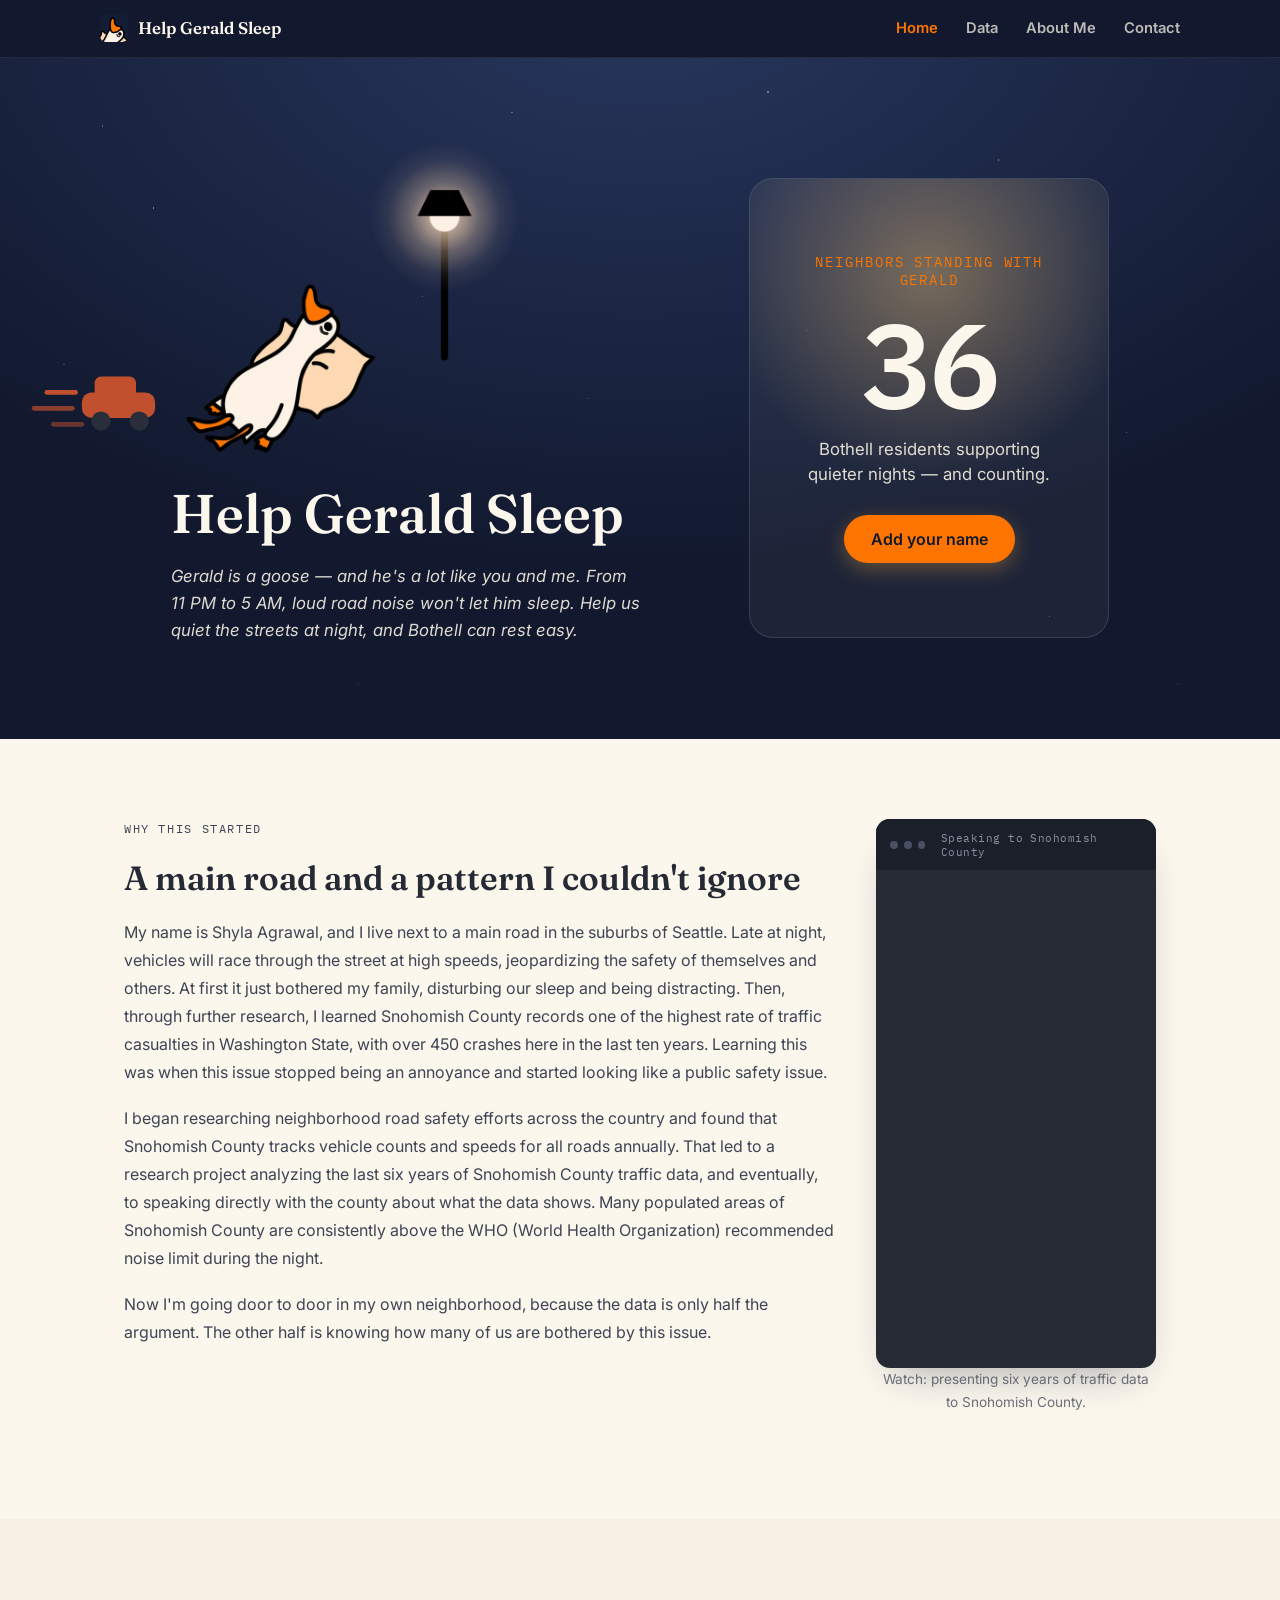
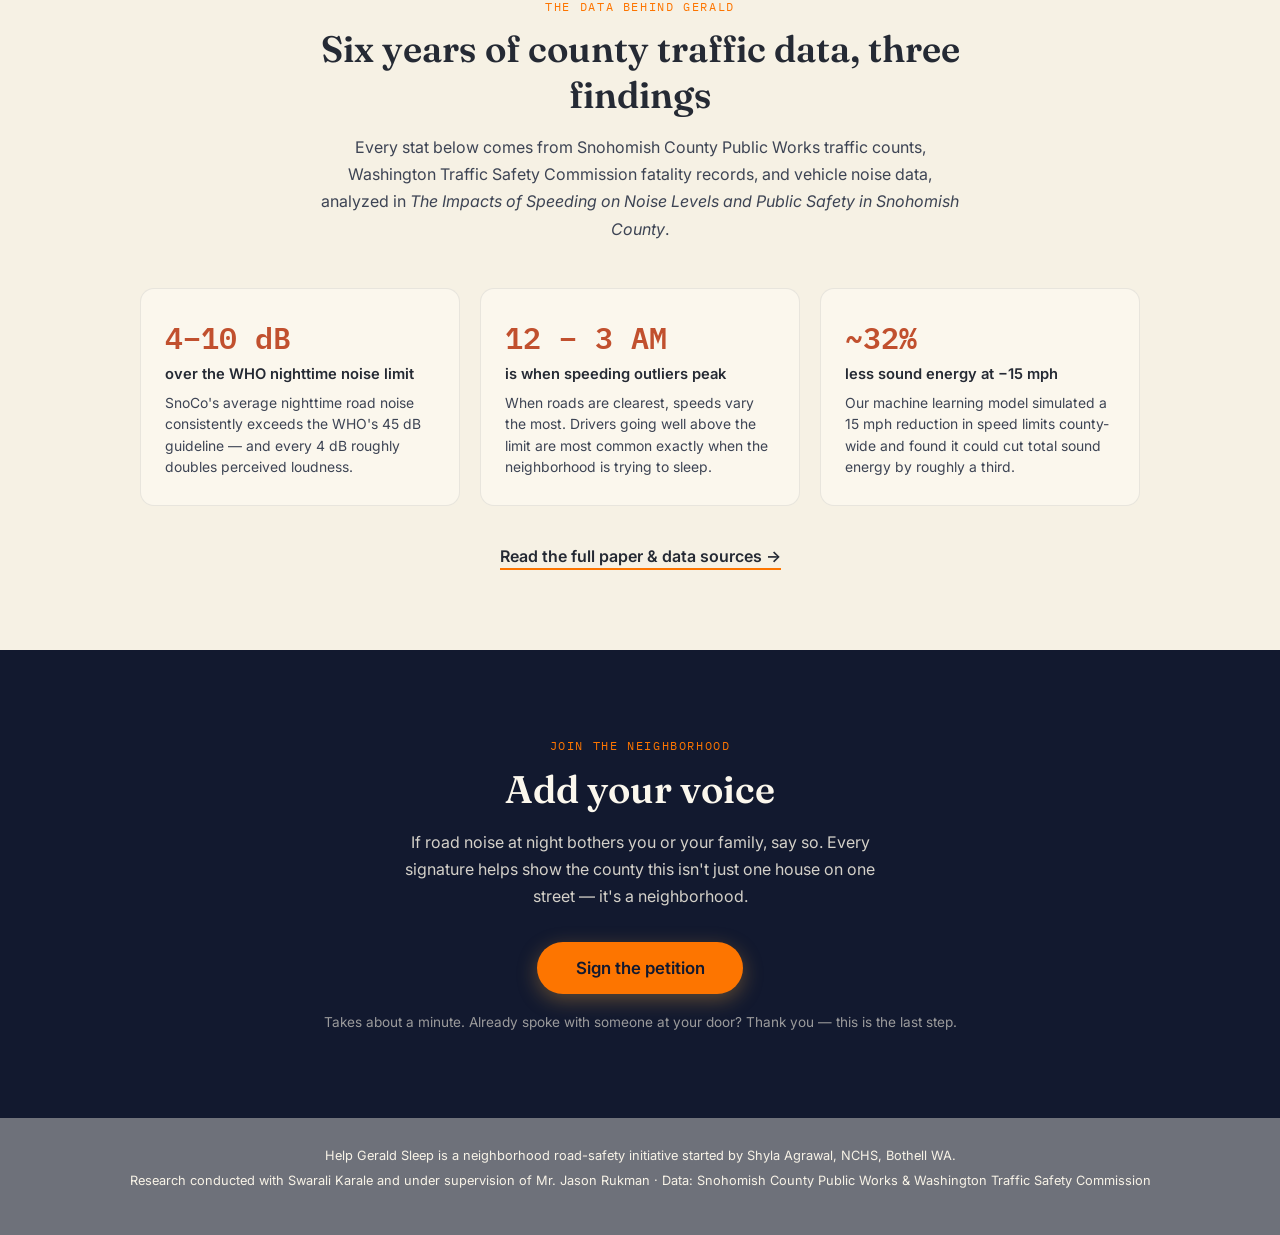
==== commit 5fabf4bd: "Modify findings count and remove gas vehicle statistic Updated the number of findings from four to t" ====
--- a/index.html
+++ b/index.html
@@ -107,7 +107,7 @@
 <!-- ============ RESEARCH ============ -->
 <section class="research" id="research">
   <p class="eyebrow eyebrow-dark">The data behind Gerald</p>
-  <h2>Six years of county traffic data, four findings</h2>
+  <h2>Six years of county traffic data, three findings</h2>
   <p class="research-intro">Every stat below comes from Snohomish County Public Works traffic counts, Washington Traffic Safety Commission fatality records, and vehicle noise data, analyzed in <em>The Impacts of Speeding on Noise Levels and Public Safety in Snohomish County</em>.</p>
 
   <div class="stat-grid">
@@ -125,11 +125,6 @@
       <p class="stat-number">~32%</p>
       <p class="stat-label">less sound energy at &minus;15 mph</p>
       <p class="stat-detail">Our machine learning model simulated a 15 mph reduction in speed limits county-wide and found it could cut total sound energy by roughly a third.</p>
-    </div>
-    <div class="stat-card">
-      <p class="stat-number">94.3%</p>
-      <p class="stat-label">of local vehicles are gas-powered</p>
-      <p class="stat-detail">Gas vehicles dominate both SnoCo's vehicle mix and its noise contribution, especially as speed increases.</p>
     </div>
   </div>
 
--- a/style.css
+++ b/style.css
@@ -225,7 +225,11 @@
   margin:0 0 1.5rem 2.5rem;
 }
 @media(max-width:640px){
-  .story-video{float:none;width:100%;margin:0 0 2rem;}
+  .story-text{display:flex;flex-direction:column;}
+  .story-text .eyebrow{order:1;}
+  .story-text h2{order:2;}
+  .story-text p{order:3;}
+  .story-video{float:none;width:100%;margin:2rem 0 0;order:4;}
 }
 
 .video-frame{
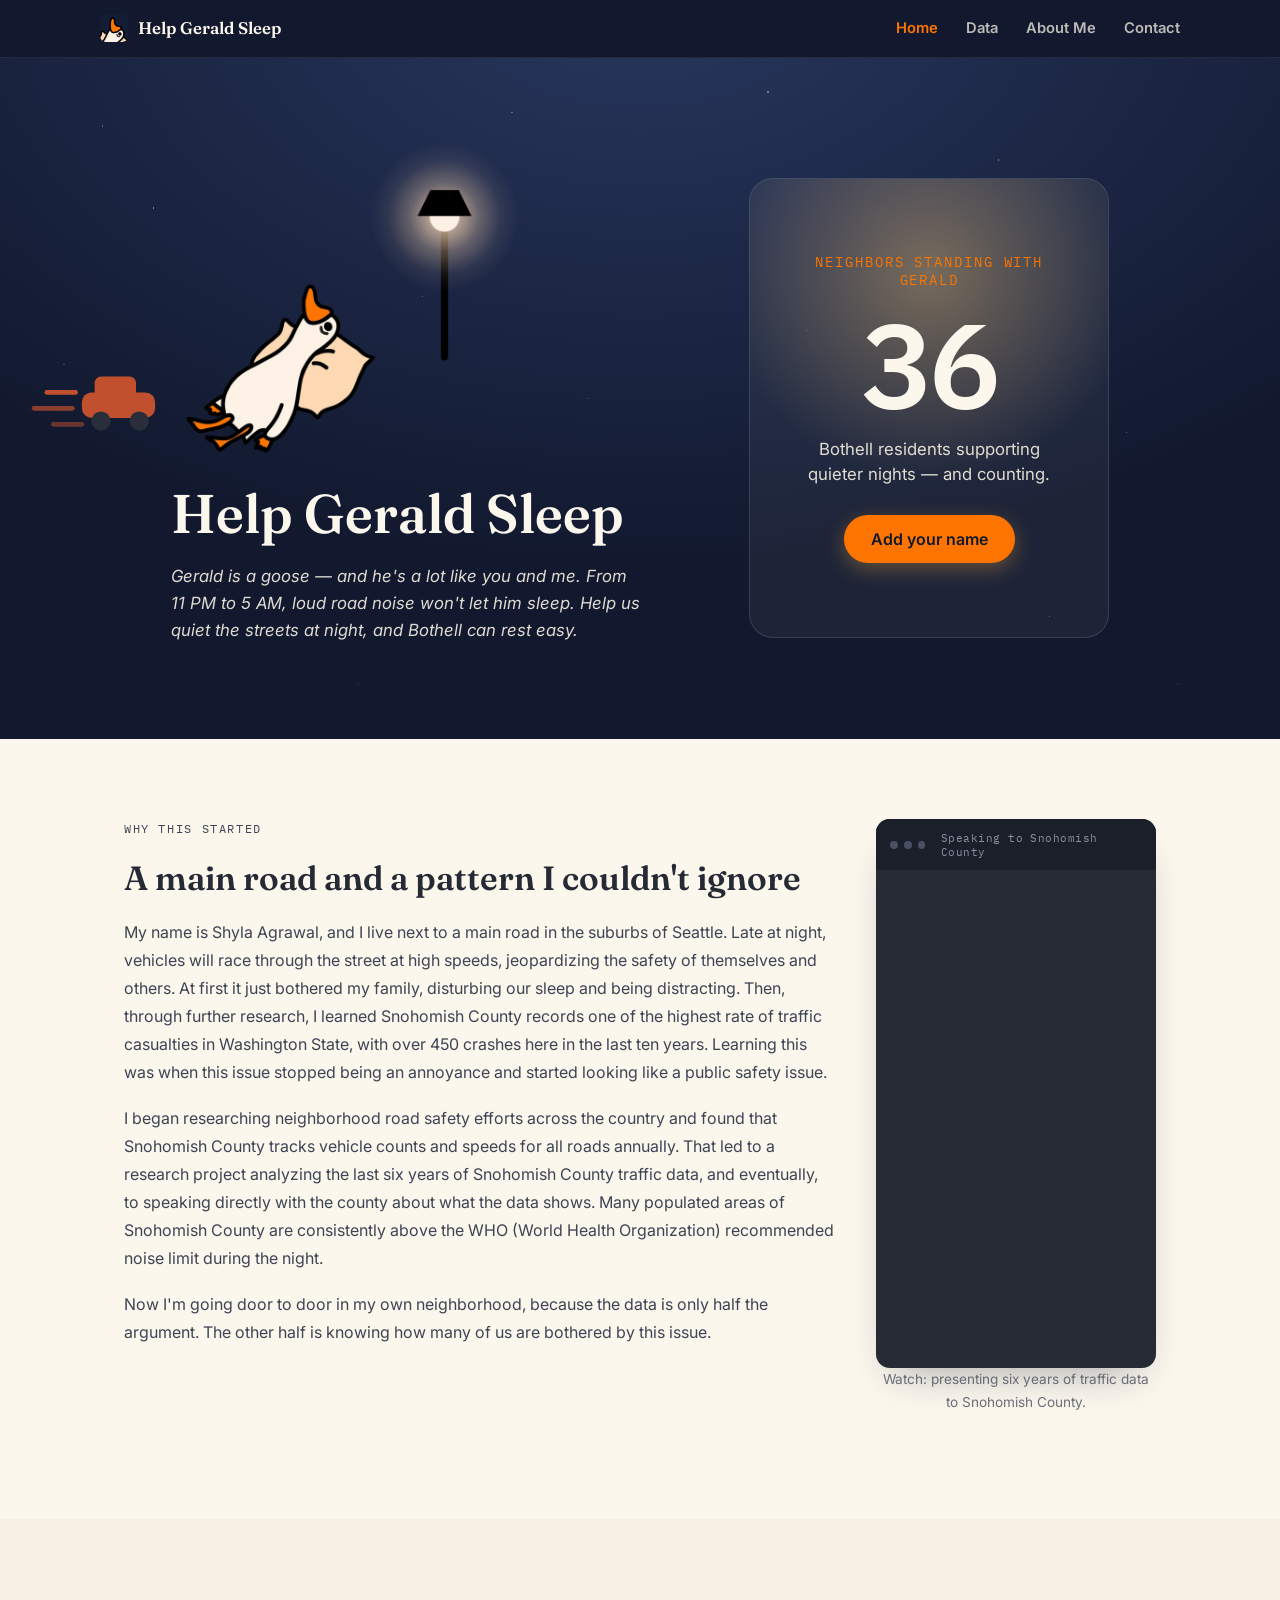
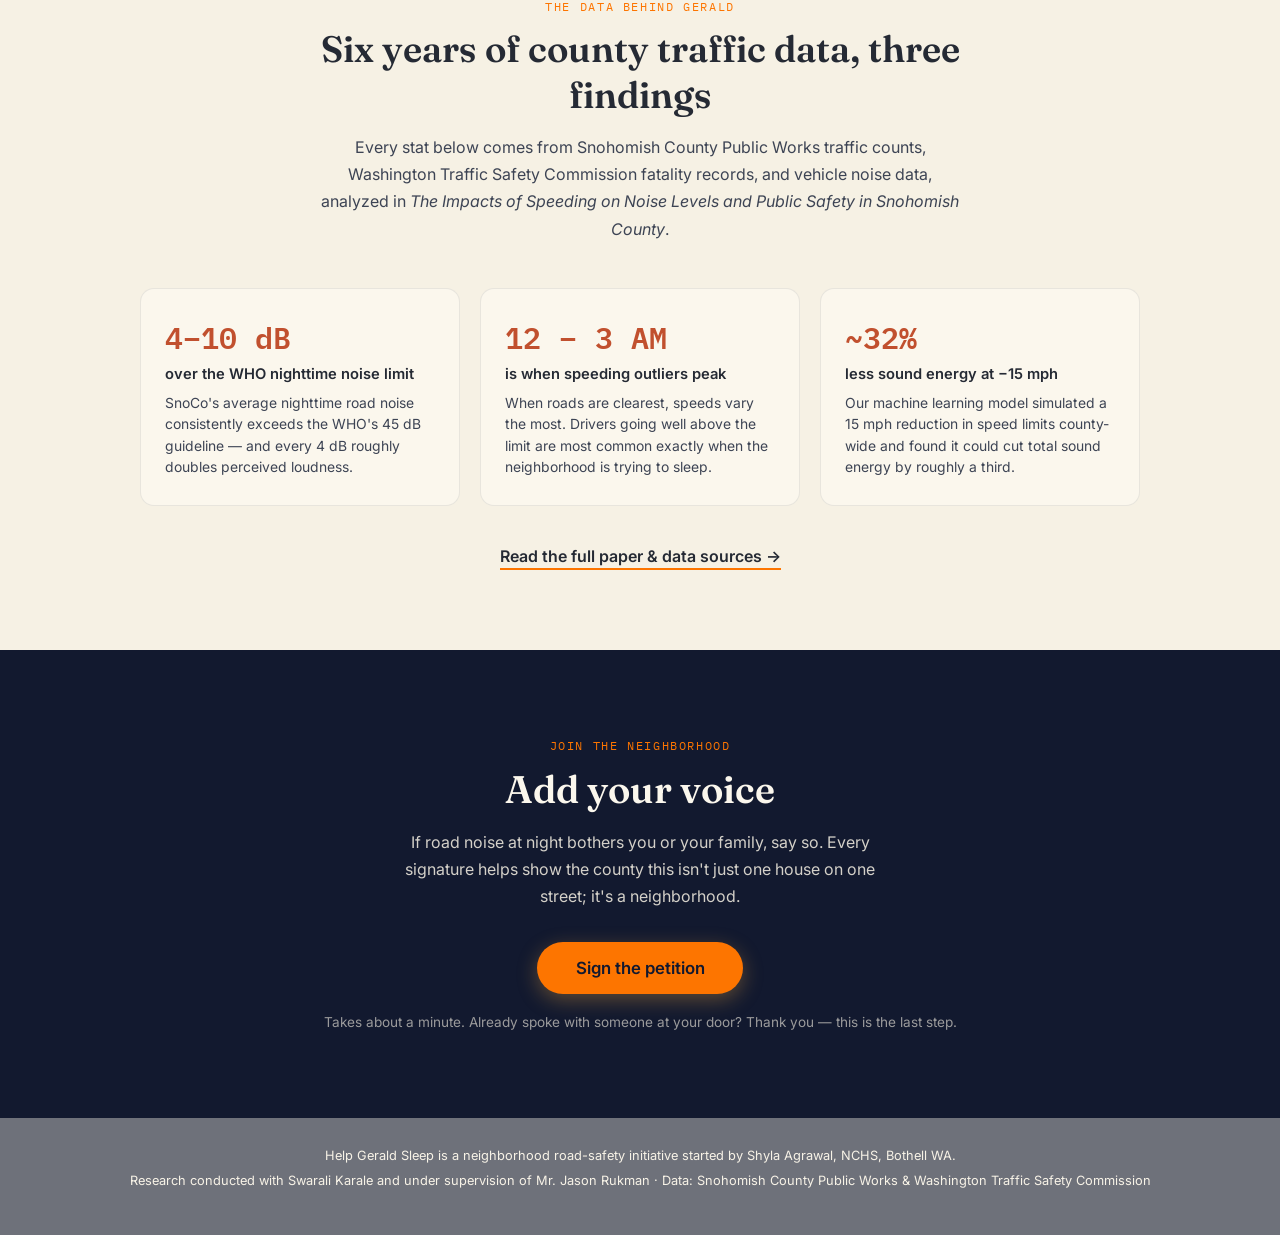
==== commit 507f61ea: "Fix punctuation in support section text Updated the support copy text for clarity." ====
--- a/index.html
+++ b/index.html
@@ -135,7 +135,7 @@
 <section class="support" id="support">
   <p class="eyebrow">Join the neighborhood</p>
   <h2>Add your voice</h2>
-  <p class="support-copy">If road noise at night bothers you or your family, say so. Every signature helps show the county this isn't just one house on one street — it's a neighborhood.</p>
+  <p class="support-copy">If road noise at night bothers you or your family, say so. Every signature helps show the county this isn't just one house on one street; it's a neighborhood.</p>
   <a href="https://forms.gle/uh7Cdnyq7rUbcFmcA" class="btn btn-amber btn-large" target="_blank" rel="noopener">Sign the petition</a>
   <p class="support-note">Takes about a minute. Already spoke with someone at your door? Thank you — this is the last step.</p>
 </section>
--- a/style.css
+++ b/style.css
@@ -519,3 +519,27 @@
 .form-status{margin-top:1rem;font-size:0.9rem;min-height:1.2em;}
 .form-status.success{color:#3F7D4F;}
 .form-status.error{color:var(--signal-red);}
+
+/* ============================================
+   About page: photo + credit cards
+   ============================================ */
+.photo-embed{position:relative;padding-top:100%;}
+.photo-embed img{position:absolute;inset:0;width:100%;height:100%;object-fit:cover;display:block;}
+
+.credit-grid{grid-template-columns:repeat(auto-fit, minmax(260px,1fr));max-width:720px;}
+.credit-grid .stat-label{font-size:1.05rem;margin-bottom:0.5rem;}
+
+/* About page: nudge photo down to align with body text, not the heading */
+#bio .story-video{margin-top:2.5rem;}
+
+/* About page: full-bleed cream background */
+#bio{
+  max-width:none;
+  margin:0;
+  background:var(--moon-100);
+}
+#bio .story-text{
+  max-width:1080px;
+  margin:0 auto;
+}
+#bio .eyebrow{color:var(--amber-500);}
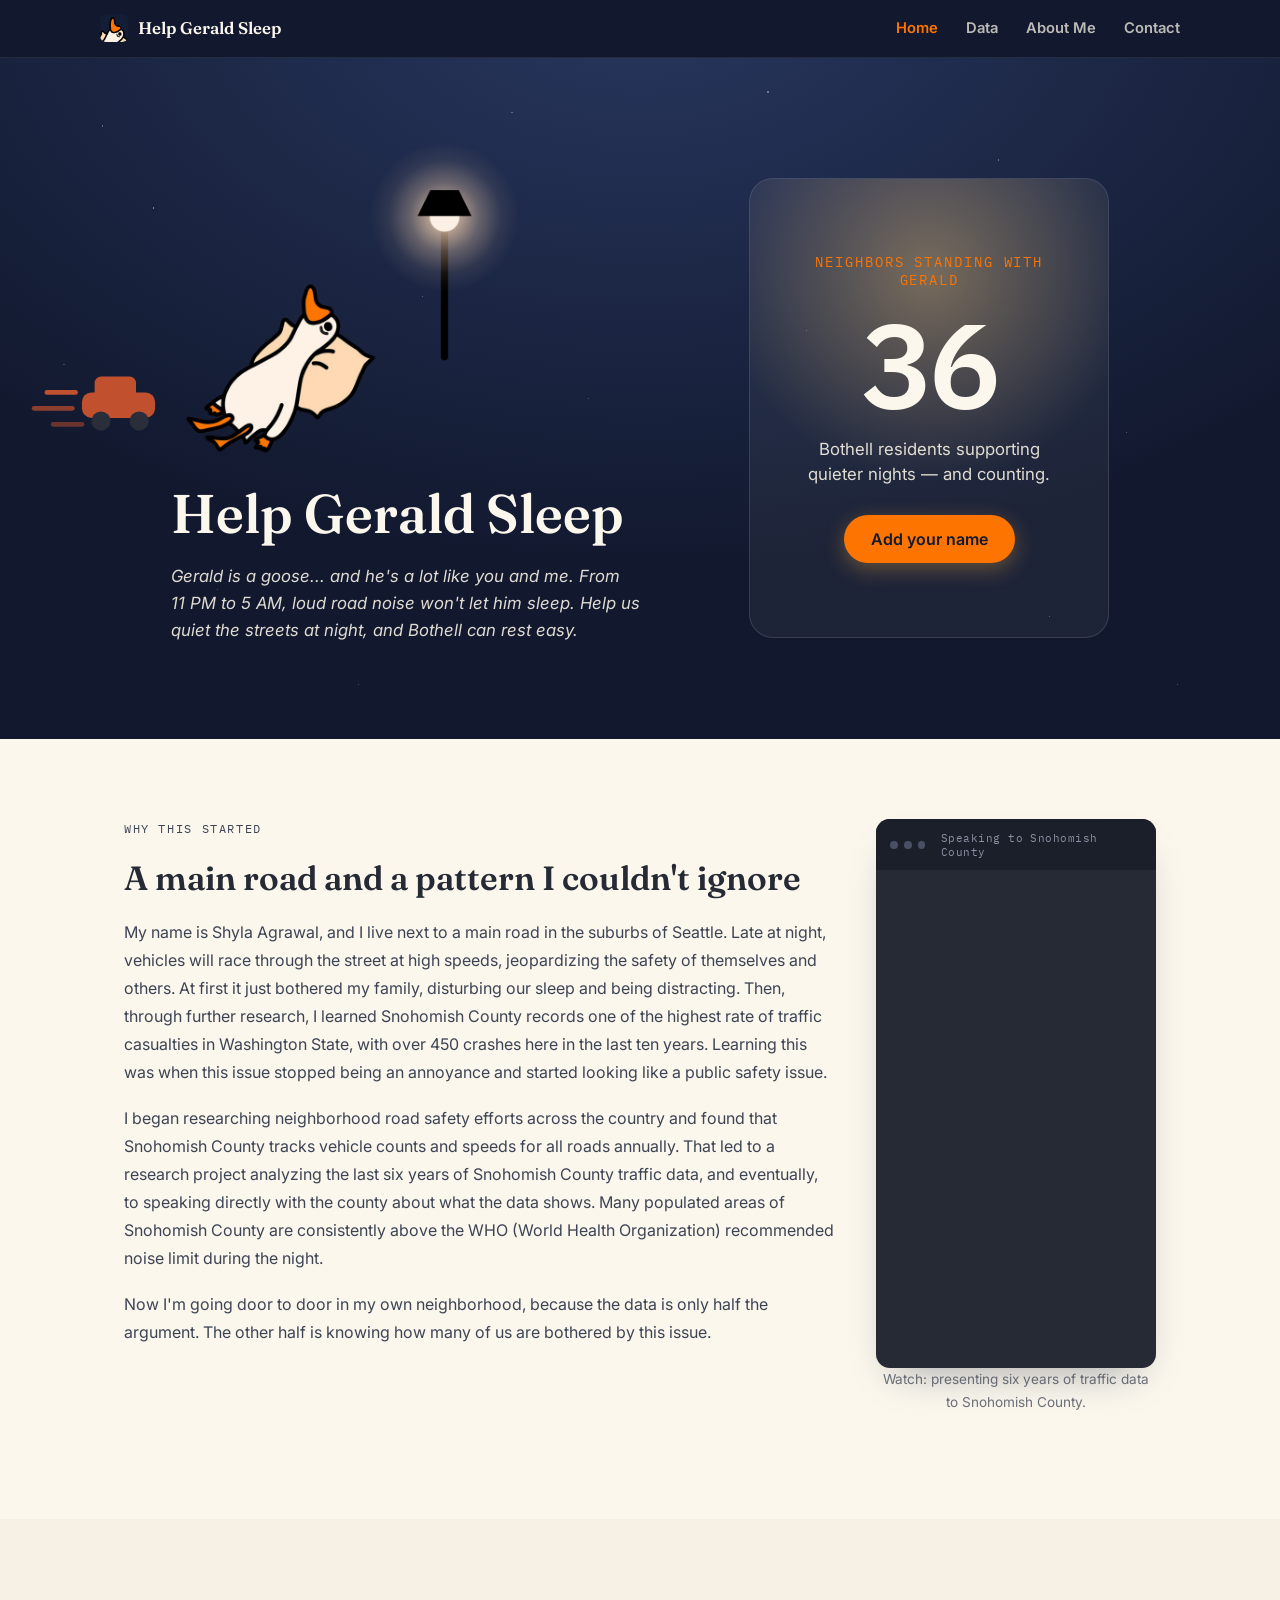
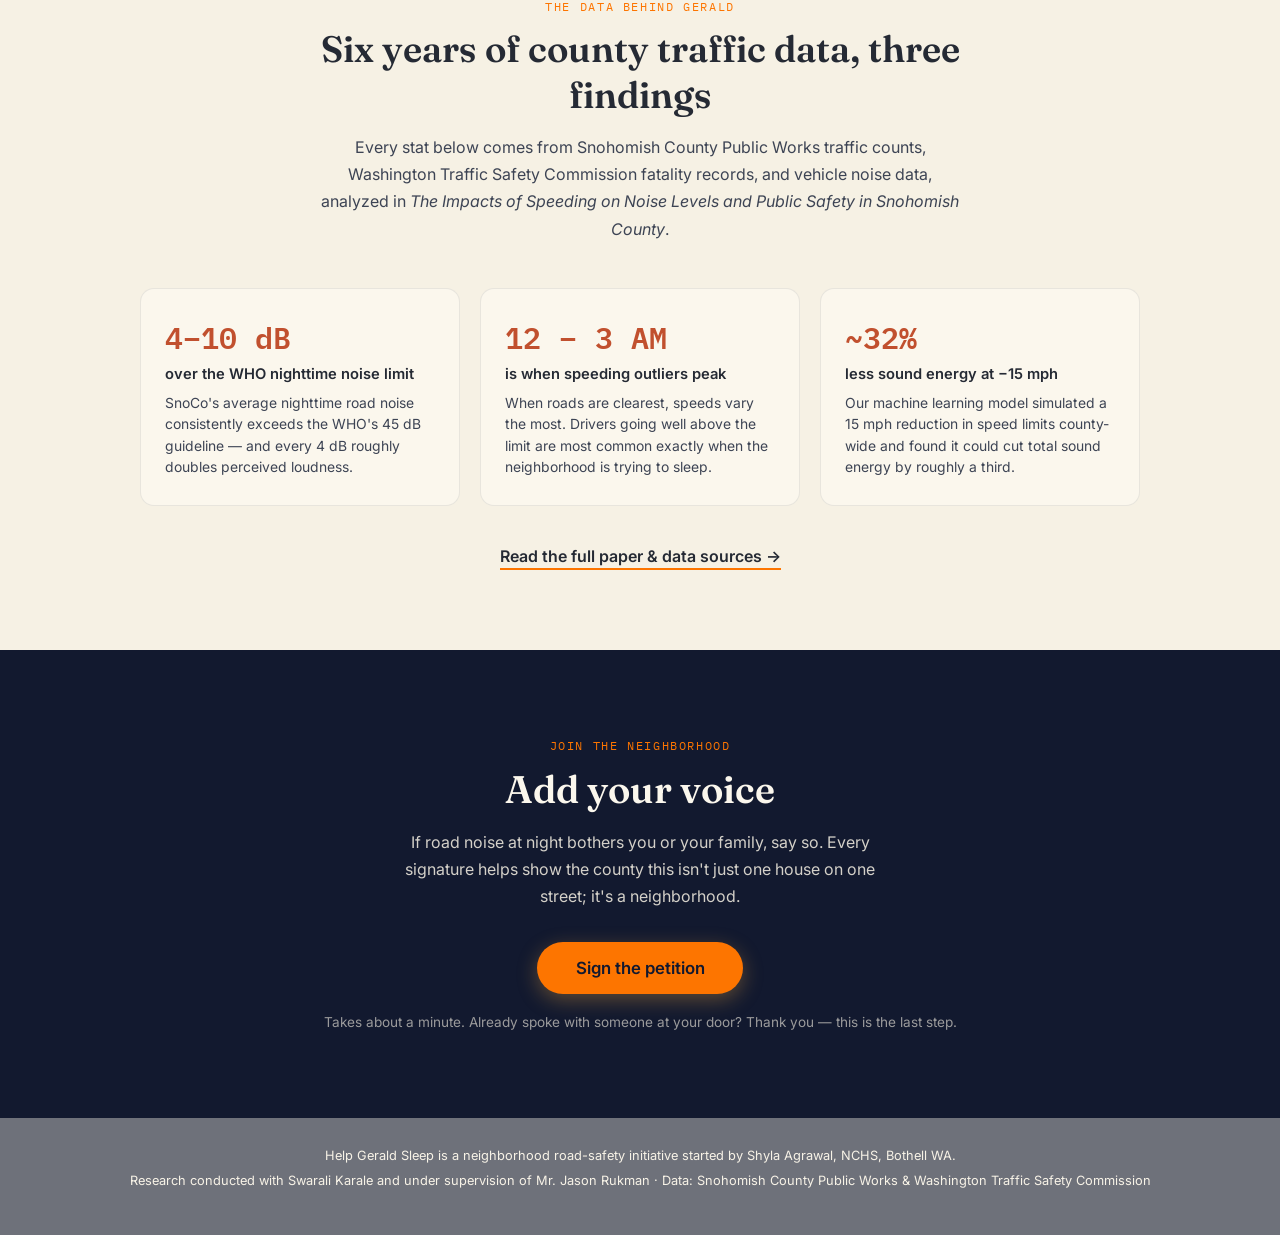
==== commit bd905108: "Update tagline text for clarity" ====
--- a/index.html
+++ b/index.html
@@ -60,7 +60,7 @@
       </div>
 
       <h1>Help Gerald Sleep</h1>
-      <p class="tagline">Gerald is a goose — and he's a lot like you and me. From 11&nbsp;PM to 5&nbsp;AM, loud road noise won't let him sleep. Help us quiet the streets at night, and Bothell can rest easy.</p>
+      <p class="tagline">Gerald is a goose... and he's a lot like you and me. From 11&nbsp;PM to 5&nbsp;AM, loud road noise won't let him sleep. Help us quiet the streets at night, and Bothell can rest easy.</p>
     </div>
 
     <div class="counter-col" aria-label="Community support counter">
